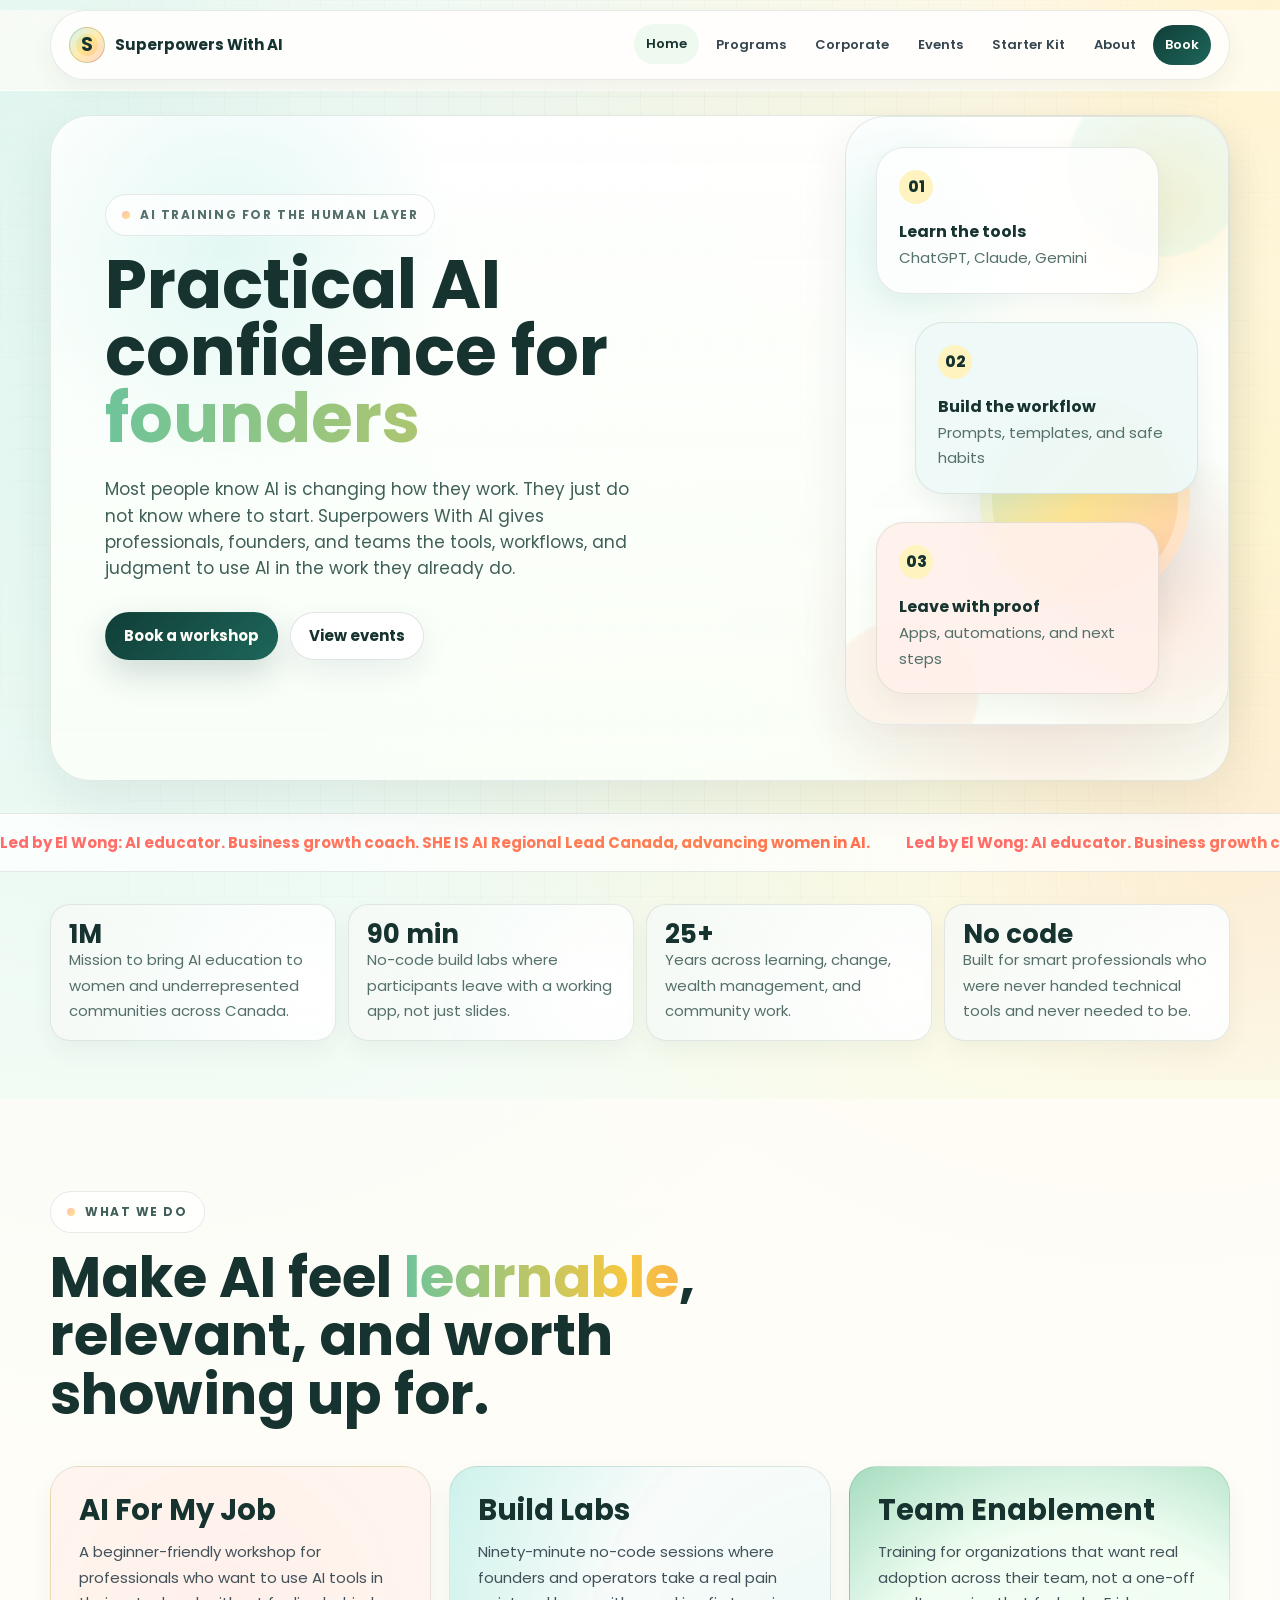
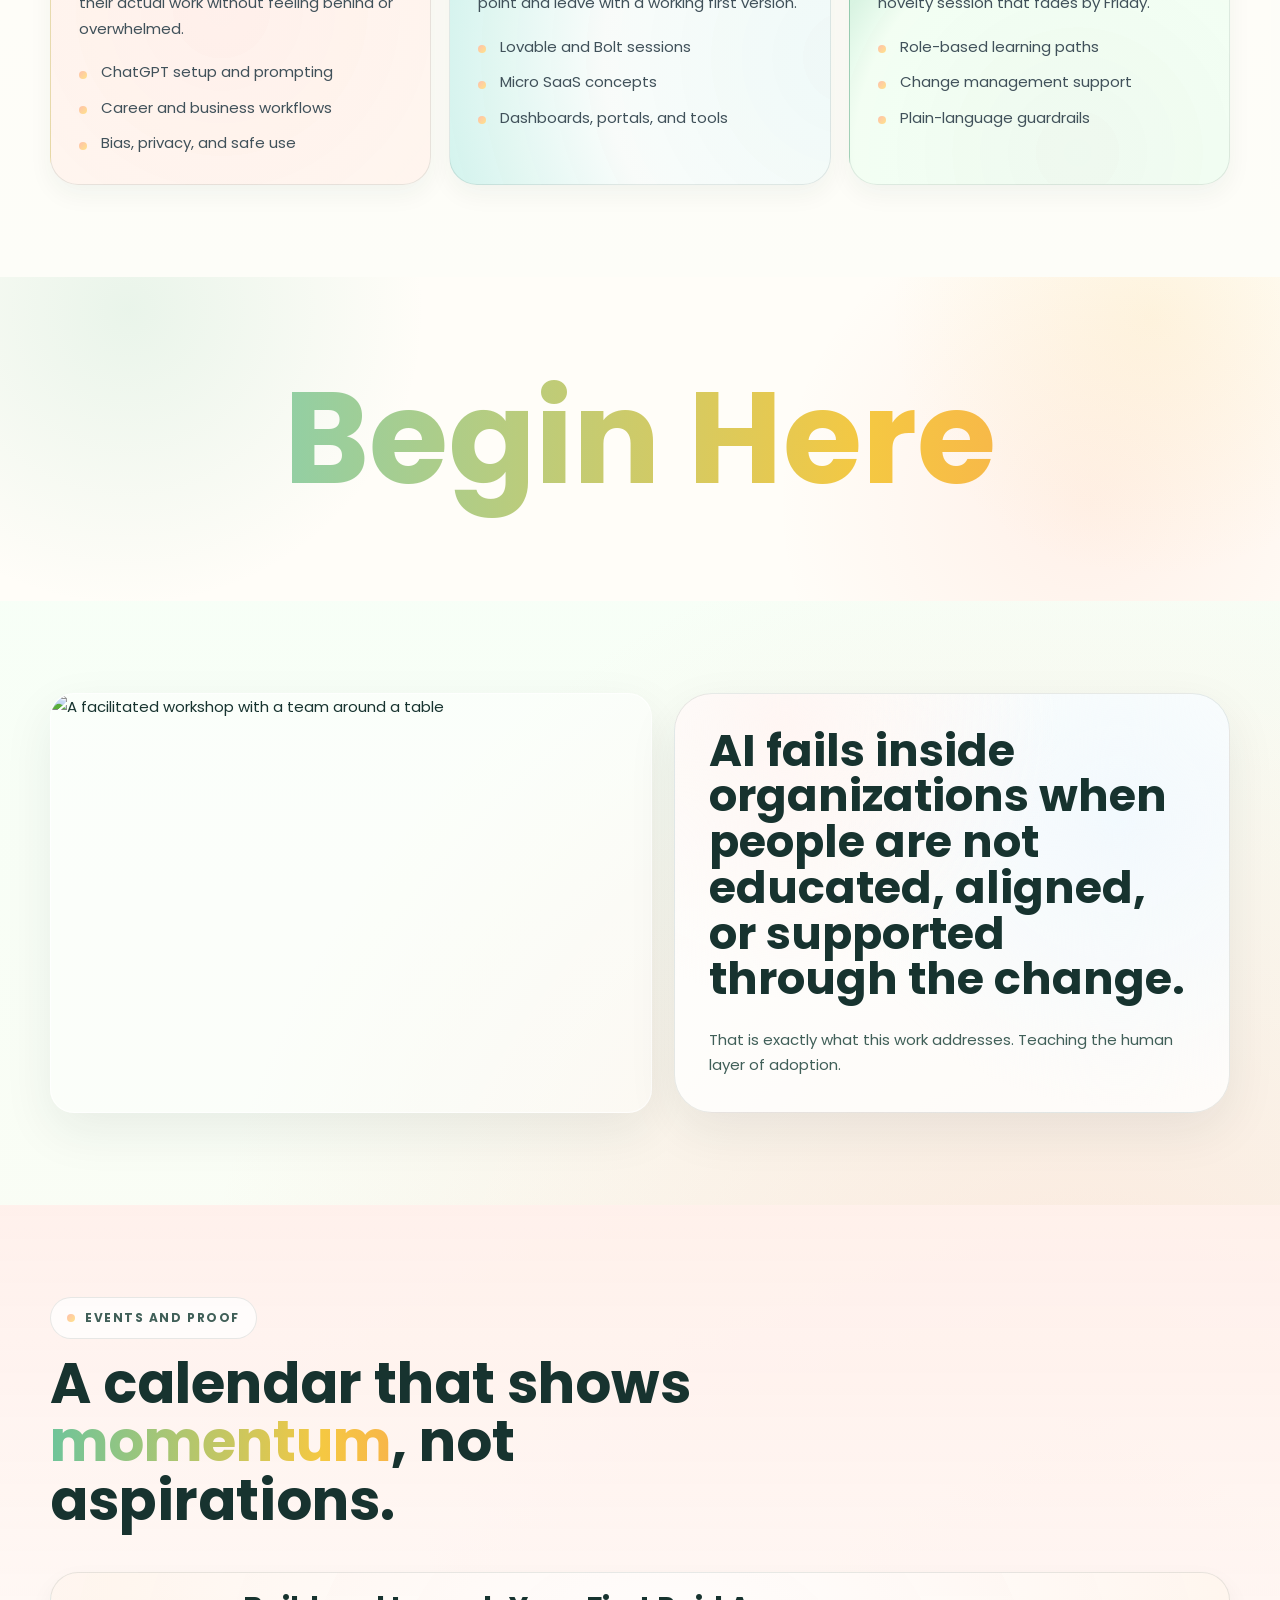
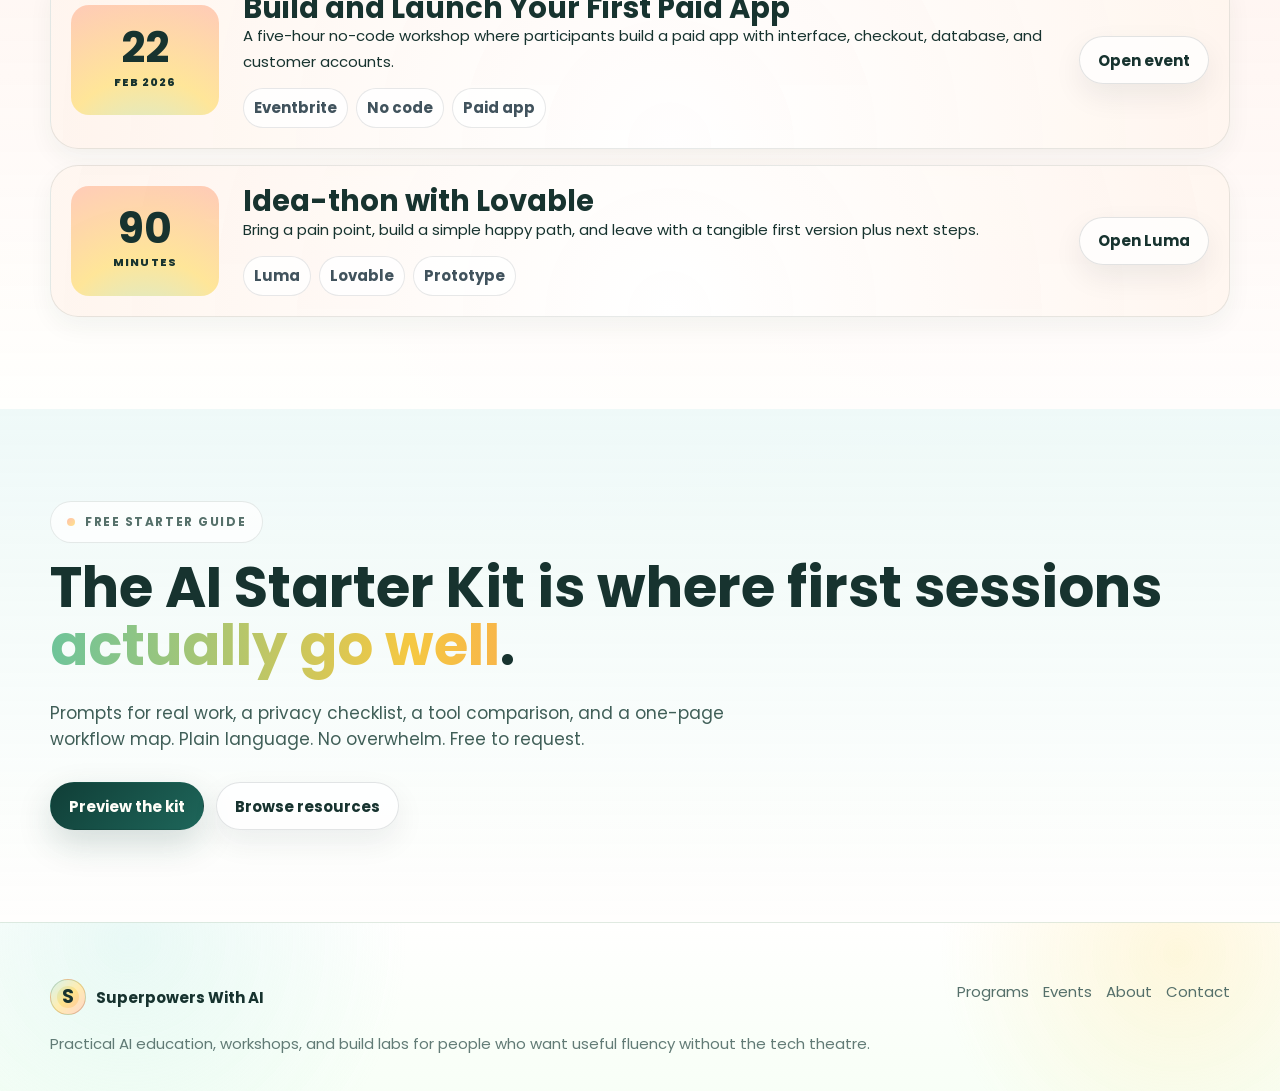
==== index.html @ fd6b4b92 "Add files via upload" ====
<!doctype html>
<html lang="en">
<head>
  <meta charset="utf-8">
  <meta name="viewport" content="width=device-width, initial-scale=1">
  <title>Superpowers With AI | Practical AI Training</title>
  <meta name="description" content="Practical AI training, workshops, and no-code build labs for teams, founders, nonprofits, and non-technical professionals.">
  <link rel="icon" type="image/svg+xml" href="favicon.svg" />
  <link rel="preconnect" href="https://fonts.googleapis.com">
  <link rel="preconnect" href="https://fonts.gstatic.com" crossorigin>
  <link href="https://fonts.googleapis.com/css2?family=Poppins:wght@400;500;600;700;800&display=swap" rel="stylesheet">
  <link rel="stylesheet" href="styles.css">
</head>
<body>
  <header class="site-header">
    <div class="nav-wrap">
      <a class="brand" href="index.html"><span class="brand-mark">S</span><span>Superpowers With AI</span></a>
      <nav class="nav-links" aria-label="Primary navigation">
        <a class="active" href="index.html">Home</a>
        <a href="programs.html">Programs</a>
        <a href="corporate-training.html">Corporate</a>
        <a href="workshops-events.html">Events</a>
        <a href="ai-starter-kit.html">Starter Kit</a>
        <a href="about.html">About</a>
        <a class="nav-cta" href="contact.html">Book</a>
      </nav>
      <button class="menu-toggle" type="button" data-menu-toggle aria-label="Open navigation" aria-expanded="false"><span></span><span></span></button>
    </div>
  </header>

  <main>
    <section class="page-hero sky">
      <div class="container hero-grid">
        <div>
          <p class="eyebrow-badge">AI training for the human layer</p>
          <h1>Practical AI confidence for <span class="carousel-word gradient-text" data-carousel data-words="teams,founders,women leaders,non-technical pros">teams</span></h1>
          <p class="lede">Most people know AI is changing how they work. They just do not know where to start. Superpowers With AI gives professionals, founders, and teams the tools, workflows, and judgment to use AI in the work they already do.</p>
          <div class="hero-actions">
            <a class="button primary" href="contact.html">Book a workshop</a>
            <a class="button" href="workshops-events.html">View events</a>
          </div>
        </div>
        <div class="hero-art reveal" aria-label="Superpowers With AI program highlights">
          <div class="gradient-orb"></div>
          <div class="hero-art-card card-one"><span>01</span><strong>Learn the tools</strong><p>ChatGPT, Claude, Gemini</p></div>
          <div class="hero-art-card card-two"><span>02</span><strong>Build the workflow</strong><p>Prompts, templates, and safe habits</p></div>
          <div class="hero-art-card card-three"><span>03</span><strong>Leave with proof</strong><p>Apps, automations, and next steps</p></div>
        </div>
      </div>
    </section>

    <section class="founder-strip" aria-label="Founder highlight">
      <div class="founder-track">
        <span>Led by El Wong: AI educator. Business growth coach. SHE IS AI Regional Lead Canada, advancing women in AI.</span>
        <span>Led by El Wong: AI educator. Business growth coach. SHE IS AI Regional Lead Canada, advancing women in AI.</span>
        <span>Led by El Wong: AI educator. Business growth coach. SHE IS AI Regional Lead Canada, advancing women in AI.</span>
      </div>
    </section>

    <section class="container trust-strip" aria-label="Trust signals">
      <div class="trust-item"><strong>1M</strong><span>Mission to bring AI education to women and underrepresented communities across Canada.</span></div>
      <div class="trust-item"><strong>90 min</strong><span>No-code build labs where participants leave with a working app, not just slides.</span></div>
      <div class="trust-item"><strong>25+</strong><span>Years across learning, change, wealth management, and community work.</span></div>
      <div class="trust-item"><strong>No code</strong><span>Built for smart professionals who were never handed technical tools and never needed to be.</span></div>
    </section>

    <section class="section pearl">
      <div class="container">
        <div class="section-head reveal">
          <div>
            <p class="eyebrow-badge">What we do</p>
            <h2>Make AI feel <span class="gradient-accent">learnable</span>, relevant, and worth showing up for.</h2>
          </div>
        </div>
        <div class="grid-3">
          <article class="card pad accent-peach reveal">
            <h3>AI For My Job</h3>
            <p>A beginner-friendly workshop for professionals who want to use AI tools in their actual work without feeling behind or overwhelmed.</p>
            <ul>
              <li>ChatGPT setup and prompting</li>
              <li>Career and business workflows</li>
              <li>Bias, privacy, and safe use</li>
            </ul>
          </article>
          <article class="card pad accent-sky reveal">
            <h3>Build Labs</h3>
            <p>Ninety-minute no-code sessions where founders and operators take a real pain point and leave with a working first version.</p>
            <ul>
              <li>Lovable and Bolt sessions</li>
              <li>Micro SaaS concepts</li>
              <li>Dashboards, portals, and tools</li>
            </ul>
          </article>
          <article class="card pad accent-mint reveal">
            <h3>Team Enablement</h3>
            <p>Training for organizations that want real adoption across their team, not a one-off novelty session that fades by Friday.</p>
            <ul>
              <li>Role-based learning paths</li>
              <li>Change management support</li>
              <li>Plain-language guardrails</li>
            </ul>
          </article>
        </div>
      </div>
    </section>

    <section class="keyword-band"><div class="keyword">Begin Here</div></section>

    <section class="section">
      <div class="container visual-band">
        <div class="image-frame reveal">
          <img src="https://images.unsplash.com/photo-1552664730-d307ca884978?auto=format&fit=crop&w=1400&q=80" alt="A facilitated workshop with a team around a table">
        </div>
        <div class="statement-panel reveal">
          <p>AI fails inside organizations when people are not educated, aligned, or supported through the change.</p>
          <span>That is exactly what this work addresses. Teaching the human layer of adoption.</span>
        </div>
      </div>
    </section>

    <section class="section blush">
      <div class="container">
        <div class="section-head reveal">
          <div>
            <p class="eyebrow-badge">Events and proof</p>
            <h2>A calendar that shows <span class="gradient-accent">momentum</span>, not aspirations.</h2>
          </div>
        </div>
        <div class="event-grid">
          <article class="event-card reveal">
            <div class="event-date"><div><strong>22</strong><span>Feb 2026</span></div></div>
            <div>
              <h3>Build and Launch Your First Paid App</h3>
              <p>A five-hour no-code workshop where participants build a paid app with interface, checkout, database, and customer accounts.</p>
              <div class="tags"><span class="tag">Eventbrite</span><span class="tag">No code</span><span class="tag">Paid app</span></div>
            </div>
            <a class="button" href="https://www.eventbrite.ca/e/build-and-launch-your-first-paid-app-non-technicalno-coding-required-tickets-1979747287430" target="_blank" rel="noreferrer">Open event</a>
          </article>
          <article class="event-card reveal">
            <div class="event-date"><div><strong>90</strong><span>Minutes</span></div></div>
            <div>
              <h3>Idea-thon with Lovable</h3>
              <p>Bring a pain point, build a simple happy path, and leave with a tangible first version plus next steps.</p>
              <div class="tags"><span class="tag">Luma</span><span class="tag">Lovable</span><span class="tag">Prototype</span></div>
            </div>
            <a class="button" href="https://luma.com/o7isxwig" target="_blank" rel="noreferrer">Open Luma</a>
          </article>
        </div>
      </div>
    </section>

    <section class="section sky">
      <div class="container reveal">
        <p class="eyebrow-badge">Free starter guide</p>
        <h2>The AI Starter Kit is where first sessions <span class="gradient-accent">actually go well</span>.</h2>
        <p class="lede">Prompts for real work, a privacy checklist, a tool comparison, and a one-page workflow map. Plain language. No overwhelm. Free to request.</p>
        <div class="actions">
          <a class="button primary" href="ai-starter-kit.html">Preview the kit</a>
          <a class="button" href="resources.html">Browse resources</a>
        </div>
      </div>
    </section>
  </main>

  <footer class="site-footer">
    <div class="container footer-grid">
      <div>
        <a class="brand" href="index.html"><span class="brand-mark">S</span><span>Superpowers With AI</span></a>
        <p style="margin-top:16px;color:rgba(85,112,106,.92);max-width:900px;">Practical AI education, workshops, and build labs for people who want useful fluency without the tech theatre.</p>
      </div>
      <div class="footer-links">
        <a href="programs.html">Programs</a>
        <a href="workshops-events.html">Events</a>
        <a href="about.html">About</a>
        <a href="contact.html">Contact</a>
      </div>
    </div>
  </footer>
  <button class="back-to-top" type="button" data-back-to-top aria-label="Back to top">Up</button>
  <script src="script.js"></script>
</body>
</html>
---- styles.css ----
:root {
  --ink: #17332f;
  --ink-soft: #405f58;
  --muted: #55706a;
  --line: rgba(23, 51, 47, 0.1);
  --cream: #fffdf7;
  --pearl: #ffffff;
  --blush: #fff0eb;
  --peach: #ffc0ad;
  --sky: #bfeee6;
  --mint: #d8f0d0;
  --sun: #ffe38a;
  --lavender: #f4f0ff;
  --green: #d8f0d0;
  --coral: #ffc0ad;
  --blue: #bfeee6;
  --gold: #ffe38a;
  --glass: rgba(255, 255, 255, 0.82);
  --glass-strong: rgba(255, 255, 255, 0.9);
  --shadow: 0 18px 50px rgba(23, 51, 47, 0.08);
  --radius: 28px;
  --sans: "Poppins", Arial, sans-serif;
}

* {
  box-sizing: border-box;
}

html {
  scroll-behavior: smooth;
}

body {
  margin: 0;
  color: var(--ink);
  background:
    radial-gradient(circle at 10% 10%, rgba(191, 238, 230, 0.45), transparent 25%),
    radial-gradient(circle at 90% 12%, rgba(255, 227, 138, 0.4), transparent 22%),
    radial-gradient(circle at 85% 70%, rgba(255, 192, 173, 0.35), transparent 28%),
    linear-gradient(180deg, #fffdf8 0%, #f7fff7 50%, #fff9f1 100%);
  font-family: var(--sans);
  font-size: 15px;
  line-height: 1.7;
  overflow-x: hidden;
}

body:before {
  content: "";
  position: fixed;
  inset: -20%;
  z-index: -2;
  background:
    radial-gradient(circle at 15% 20%, rgba(191, 238, 230, 0.24), transparent 18rem),
    radial-gradient(circle at 85% 14%, rgba(255, 227, 138, 0.22), transparent 18rem),
    radial-gradient(circle at 84% 82%, rgba(255, 192, 173, 0.18), transparent 20rem);
  animation: pastelDrift 16s ease-in-out infinite alternate;
}

body:after {
  content: "";
  position: fixed;
  inset: 0;
  z-index: -1;
  pointer-events: none;
  background-image:
    linear-gradient(rgba(23, 51, 47, 0.03) 1px, transparent 1px),
    linear-gradient(90deg, rgba(23, 51, 47, 0.03) 1px, transparent 1px);
  background-size: 32px 32px;
  mask-image: radial-gradient(circle at center, black 34%, transparent 100%);
}

body.nav-open {
  overflow: hidden;
}

::-webkit-scrollbar {
  width: 12px;
}

::-webkit-scrollbar-track {
  background: #fffdf7;
}

::-webkit-scrollbar-thumb {
  border: 3px solid #fffdf7;
  border-radius: 999px;
  background: #ffb6a7;
}

a {
  color: inherit;
  text-decoration: none;
}

img {
  display: block;
  max-width: 100%;
}

@keyframes pastelDrift {
  from {
    transform: translate3d(-2%, -1%, 0) scale(1);
  }
  to {
    transform: translate3d(2%, 2%, 0) scale(1.04);
  }
}

.site-header {
  position: sticky;
  top: 0;
  z-index: 50;
  border-bottom: 1px solid rgba(255, 255, 255, 0.7);
  background: rgba(255, 253, 247, 0.74);
  backdrop-filter: blur(16px) saturate(130%);
}

.nav-wrap {
  display: flex;
  align-items: center;
  justify-content: space-between;
  width: min(1180px, calc(100% - 40px));
  margin: 0 auto;
  padding: 14px 18px;
  margin-top: 10px;
  margin-bottom: 10px;
  border: 1px solid var(--line);
  border-radius: 999px;
  background: rgba(255, 255, 255, 0.78);
  box-shadow: 0 10px 24px rgba(23, 51, 47, 0.05);
}

.brand {
  display: inline-flex;
  align-items: center;
  gap: 10px;
  font-weight: 700;
  letter-spacing: 0;
}

.brand-mark {
  display: grid;
  width: 36px;
  height: 36px;
  place-items: center;
  border: 1px solid rgba(20, 33, 42, 0.12);
  border-radius: 50%;
  background: linear-gradient(135deg, var(--blue), var(--sun), var(--peach));
  color: var(--cream);
  color: var(--ink);
  font-size: 19px;
  font-weight: 700;
  box-shadow: inset 0 0 0 6px rgba(255, 255, 255, 0.34);
}

.nav-links {
  display: flex;
  align-items: center;
  gap: 5px;
}

.nav-links a {
  position: relative;
  padding: 9px 12px;
  border-radius: 999px;
  color: #34454e;
  font-size: 13px;
  font-weight: 600;
  transition: color 180ms ease, background 180ms ease, box-shadow 180ms ease, transform 180ms ease;
}

.nav-links a:hover,
.nav-links a.active {
  color: var(--ink);
  background: #eef9ef;
  box-shadow: none;
  transform: translateY(-1px);
}

.nav-cta {
  background: linear-gradient(135deg, #103e37, #1e665a);
  color: #fffef8 !important;
  transition: transform 180ms ease, box-shadow 180ms ease, background 180ms ease, color 180ms ease;
}

.nav-links .nav-cta:hover {
  background: linear-gradient(135deg, #2a5f54, #3a7f6f);
  color: #fffef8 !important;
}

.nav-links .nav-cta.active {
  background: linear-gradient(135deg, #103e37, #1e665a);
  color: #fffef8 !important;
}

.menu-toggle {
  display: none;
  width: 42px;
  height: 42px;
  border: 1px solid var(--line);
  border-radius: 50%;
  background: var(--glass-strong);
}

.menu-toggle span {
  display: block;
  width: 18px;
  height: 2px;
  margin: 4px auto;
  background: var(--ink);
}

.container {
  width: min(1180px, calc(100% - 40px));
  margin: 0 auto;
}

.narrow {
  width: min(820px, calc(100% - 40px));
  margin: 0 auto;
}

.section {
  position: relative;
  padding: 92px 0;
}

.section.pearl {
  background: rgba(255, 253, 248, 0.72);
}

.section.blush {
  background: linear-gradient(180deg, rgba(255, 240, 235, 0.96), rgba(255, 255, 255, 0.82));
}

.section.sky {
  background: linear-gradient(180deg, rgba(238, 249, 248, 0.96), rgba(255, 255, 255, 0.82));
}

.section.mint {
  background: linear-gradient(180deg, rgba(238, 249, 239, 0.96), rgba(255, 255, 255, 0.82));
}

.hero {
  min-height: calc(100vh - 70px);
  display: grid;
  align-items: center;
  padding: 70px 0 48px;
}

.hero-grid {
  display: grid;
  grid-template-columns: minmax(0, 0.95fr) minmax(360px, 0.85fr);
  gap: 44px;
  align-items: center;
}

.eyebrow {
  display: inline-flex;
  align-items: center;
  gap: 10px;
  margin: 0 0 16px;
  width: fit-content;
  padding: 10px 16px;
  border: 1px solid var(--line);
  border-radius: 999px;
  background: rgba(255, 255, 255, 0.75);
  color: var(--muted);
  font-size: 15px;
  font-weight: 700;
  letter-spacing: 0.13em;
  text-transform: uppercase;
}

p.eyebrow-badge {
  display: inline-flex;
  align-items: center;
  gap: 10px;
  margin: 0 0 16px;
  width: fit-content;
  padding: 10px 16px;
  border: 1px solid var(--line);
  border-radius: 999px;
  background: rgba(255, 255, 255, 0.75);
  color: var(--muted);
  font-size: 12px !important;
  font-weight: 700;
  letter-spacing: 0.13em;
  text-transform: uppercase;
}

.eyebrow-badge:before {
  content: "";
  width: 8px;
  height: 8px;
  border-radius: 50%;
  background: linear-gradient(135deg, var(--peach), var(--sun));
}

.eyebrow:before {
  content: "";
  width: 8px;
  height: 8px;
  border-radius: 50%;
  background: linear-gradient(135deg, var(--peach), var(--sun));
}

h1,
h2,
h3 {
  margin: 0;
  color: var(--ink);
  font-family: var(--sans);
  font-weight: 700;
  letter-spacing: 0;
}

h1 .gradient-accent,
h2 .gradient-accent,
h3 .gradient-accent {
  background: linear-gradient(90deg, #6ec49a, #f5c842, #ff8060, #6ec49a);
  background-size: 240% 100%;
  -webkit-background-clip: text;
  background-clip: text;
  color: transparent;
  animation: gradientText 7s ease-in-out infinite;
}

h1 {
  max-width: 920px;
  font-size: clamp(42px, 6vw, 76px);
  line-height: 0.98;
}

h2 {
  font-size: clamp(34px, 4.5vw, 56px);
  line-height: 1.04;
}

h3 {
  font-size: 29px;
  line-height: 1.05;
}

p {
  margin: 0;
}

.lede {
  max-width: 690px;
  margin-top: 24px;
  color: var(--ink-soft);
  font-size: clamp(14px, 1.65vw, 17px);
  line-height: 1.55;
}

.hero-actions,
.actions {
  display: flex;
  flex-wrap: wrap;
  gap: 12px;
  margin-top: 30px;
}

.button {
  display: inline-flex;
  min-height: 48px;
  align-items: center;
  justify-content: center;
  gap: 10px;
  padding: 13px 18px;
  border: 1px solid rgba(20, 33, 42, 0.12);
  border-radius: 999px;
  background: rgba(255, 255, 255, 0.78);
  color: var(--ink);
  font-weight: 700;
  line-height: 1;
  box-shadow: 0 12px 30px rgba(20, 33, 42, 0.07);
  transition: transform 180ms ease, box-shadow 180ms ease, background 180ms ease;
}

.button:hover {
  transform: translateY(-2px);
  background: rgba(255, 255, 255, 0.9);
  box-shadow: 0 18px 36px rgba(20, 33, 42, 0.13);
}

.button.primary {
  border-color: transparent;
  background: linear-gradient(135deg, #103e37, #1e665a);
  color: #fffef8;
  box-shadow: 0 14px 34px rgba(16, 62, 55, 0.18);
}

.button.text {
  border-color: transparent;
  background: transparent;
  box-shadow: none;
}

.carousel-word {
  position: relative;
  z-index: 3;
  display: inline-block;
  min-width: 19ch;
  white-space: nowrap;
  color: #0f5448;
  text-shadow: none;
}

.gradient-text {
  background: linear-gradient(90deg, #6ec49a, #f5c842, #ff8060, #6ec49a);
  background-size: 240% 100%;
  -webkit-background-clip: text;
  background-clip: text;
  color: transparent;
  animation: gradientText 7s ease-in-out infinite;
}

@keyframes gradientText {
  0% { background-position: 0% 50%; }
  50% { background-position: 100% 50%; }
  100% { background-position: 0% 50%; }
}

@keyframes gradientShift {
  0% { background-position: 0% 50%; }
  50% { background-position: 100% 50%; }
  100% { background-position: 0% 50%; }
}

@keyframes gradientSwirl {
  0% { background-position: 0% 0%; }
  25% { background-position: 100% 0%; }
  50% { background-position: 100% 100%; }
  75% { background-position: 0% 100%; }
  100% { background-position: 0% 0%; }
}

.glass {
  border: 1px solid rgba(255, 255, 255, 0.66);
  border-radius: var(--radius);
  background: var(--glass);
  box-shadow: var(--shadow);
  backdrop-filter: blur(22px) saturate(150%);
}

.portrait-panel {
  position: relative;
}

.portrait-card {
  position: relative;
  overflow: hidden;
  border: 1px solid rgba(255, 255, 255, 0.72);
  border-radius: 26px;
  background: rgba(255, 255, 255, 0.62);
  box-shadow: var(--shadow);
  backdrop-filter: blur(22px);
}

.page-hero .portrait-card {
  position: absolute;
  right: 0;
  top: 0;
}

.portrait-card:after {
  content: "";
  position: absolute;
  inset: 0;
  background: rgba(255, 192, 173, 0.1);
  transition: opacity 220ms ease;
  pointer-events: none;
}

.portrait-card:hover:after {
  opacity: 0;
}

.portrait-card img {
  width: 100%;
  height: 520px;
  object-fit: cover;
  filter: saturate(1.02) contrast(1.02);
}

.portrait-caption {
  display: grid;
  grid-template-columns: 1fr auto;
  gap: 20px;
  padding: 20px;
  border-top: 1px solid rgba(20, 33, 42, 0.08);
}

.floating-note {
  position: absolute;
  right: -22px;
  bottom: 72px;
  max-width: 260px;
  padding: 18px;
  border-radius: 18px;
  background: rgba(255, 255, 255, 0.72);
  box-shadow: var(--shadow);
  backdrop-filter: blur(20px);
}

.floating-note strong {
  display: block;
  margin-bottom: 5px;
}

.hero-art {
  position: relative;
  min-height: 560px;
  overflow: hidden;
  padding: 30px;
  border: 1px solid var(--line);
  border-radius: 40px;
  background:
    radial-gradient(circle at 15% 20%, rgba(191, 238, 230, 0.42), transparent 24%),
    radial-gradient(circle at 85% 14%, rgba(255, 227, 138, 0.38), transparent 22%),
    radial-gradient(circle at 84% 82%, rgba(255, 192, 173, 0.3), transparent 28%),
    linear-gradient(180deg, rgba(255, 255, 255, 0.93), rgba(250, 255, 248, 0.9));
  box-shadow: var(--shadow);
}

.page-hero .hero-art {
  position: absolute;
  right: 0;
  top: 0;
  min-height: auto;
}

.hero-art:before,
.hero-art:after {
  content: "";
  position: absolute;
  border-radius: 50%;
  filter: blur(1px);
}

.hero-art:before {
  width: 180px;
  height: 180px;
  top: -40px;
  right: -20px;
  background: rgba(191, 238, 230, 0.24);
  animation: pastelDrift 14s ease-in-out infinite;
}

.hero-art:after {
  width: 150px;
  height: 150px;
  left: -18px;
  bottom: -46px;
  background: rgba(255, 192, 173, 0.18);
  animation: pastelDrift 18s ease-in-out infinite reverse;
}

.gradient-orb {
  position: absolute;
  inset: auto 38px 118px auto;
  width: 210px;
  height: 210px;
  border-radius: 50%;
  background: linear-gradient(135deg, rgba(191, 238, 230, 0.92), rgba(255, 227, 138, 0.9), rgba(255, 192, 173, 0.85));
  box-shadow: inset 0 0 0 12px rgba(255, 255, 255, 0.34), 0 24px 60px rgba(23, 51, 47, 0.12);
}

.hero-art-card {
  position: relative;
  z-index: 1;
  width: min(360px, 88%);
  padding: 22px;
  border: 1px solid var(--line);
  border-radius: 28px;
  background: rgba(255, 255, 255, 0.82);
  box-shadow: 0 10px 24px rgba(23, 51, 47, 0.05);
}

.hero-art-card span {
  display: inline-grid;
  width: 34px;
  height: 34px;
  place-items: center;
  margin-bottom: 14px;
  border-radius: 50%;
  background: #fff3bf;
  color: var(--ink);
  font-size: 15px;
  font-weight: 800;
}

.hero-art-card strong {
  display: block;
  font-size: 16px;
}

.hero-art-card p {
  color: var(--muted);
  font-size: 15px;
}

.hero-art-card.card-two {
  margin: 28px 0 0 auto;
  background: rgba(238, 249, 248, 0.95);
}

.hero-art-card.card-three {
  margin-top: 28px;
  background: rgba(255, 240, 235, 0.92);
}

.hero-art-footer {
  position: absolute;
  right: 28px;
  bottom: 28px;
  left: 28px;
  z-index: 2;
  display: flex;
  align-items: center;
  justify-content: space-between;
  gap: 16px;
  padding: 18px 20px;
  border: 1px solid var(--line);
  border-radius: 28px;
  background: rgba(255, 255, 255, 0.86);
}

.hero-art-footer span {
  color: var(--muted);
  font-size: 15px;
}

.mini-kicker {
  color: #9a7252;
  font-size: 13px;
  font-weight: 800;
}

.trust-strip {
  display: grid;
  grid-template-columns: repeat(4, 1fr);
  gap: 12px;
  margin: 32px auto 58px;
}

.trust-item {
  min-height: 100px;
  padding: 16px 18px;
  border: 1px solid var(--line);
  border-radius: 20px;
  background: radial-gradient(circle at 60% 40%, rgba(255, 255, 255, 0.95), rgba(248, 252, 250, 0.92), rgba(245, 248, 245, 0.88));
  background-size: 150% 150%;
  animation: gradientSwirl 16s ease-in-out infinite;
  box-shadow: 0 10px 24px rgba(23, 51, 47, 0.05);
}

.trust-item strong {
  display: block;
  font-family: var(--sans);
  font-size: 26px;
  line-height: 1;
}

.trust-item span {
  color: var(--muted);
  font-size: 15px;
}

.section-head {
  display: grid;
  grid-template-columns: minmax(0, 0.85fr) minmax(280px, 0.48fr);
  gap: 42px;
  align-items: end;
  margin-bottom: 42px;
}

.section-head p {
  color: var(--ink-soft);
  font-size: 18px;
}

.grid-3 {
  display: grid;
  grid-template-columns: repeat(3, 1fr);
  gap: 18px;
}

.grid-2 {
  display: grid;
  grid-template-columns: repeat(2, 1fr);
  gap: 22px;
}

.card {
  border: 1px solid var(--line);
  border-radius: 28px;
  background: rgba(255, 255, 255, 0.8);
  box-shadow: 0 10px 24px rgba(23, 51, 47, 0.05);
}

.card.pad {
  padding: 28px;
}

.card.accent-peach {
  background: radial-gradient(circle at 30% 30%, rgba(255, 240, 235, 0.98), rgba(255, 245, 238, 0.95), rgba(255, 227, 138, 0.92));
  background-size: 150% 150%;
  animation: gradientSwirl 10s ease-in-out infinite;
}

.card.accent-sky {
  background: radial-gradient(circle at 70% 40%, rgba(238, 249, 248, 0.98), rgba(248, 252, 250, 0.95), rgba(191, 238, 230, 0.92));
  background-size: 150% 150%;
  animation: gradientSwirl 12s ease-in-out infinite;
}

.card.accent-mint {
  background: radial-gradient(circle at 40% 60%, rgba(238, 249, 239, 0.98), rgba(242, 255, 243, 0.95), rgba(110, 196, 154, 0.92));
  background-size: 150% 150%;
  animation: gradientSwirl 14s ease-in-out infinite;
}

.card h3 {
  margin-bottom: 14px;
}

.card p,
.card li {
  color: #40515a;
  font-size: 15px;
}

.card ul,
.feature-list {
  margin: 18px 0 0;
  padding: 0;
  list-style: none;
}

.card li,
.feature-list li {
  position: relative;
  padding-left: 22px;
  margin-top: 10px;
}

.card li:before,
.feature-list li:before {
  content: "";
  position: absolute;
  left: 0;
  top: 0.78em;
  width: 8px;
  height: 8px;
  border-radius: 50%;
  background: linear-gradient(135deg, var(--peach), var(--sun));
}

.visual-band {
  display: grid;
  grid-template-columns: 1.04fr 0.96fr;
  gap: 22px;
  align-items: stretch;
}

.image-frame {
  overflow: hidden;
  min-height: 420px;
  border: 1px solid rgba(255, 255, 255, 0.72);
  border-radius: 24px;
  background: rgba(255, 255, 255, 0.42);
  box-shadow: var(--shadow);
}

.image-frame img {
  width: 100%;
  height: 100%;
  object-fit: cover;
}

.statement-panel {
  display: flex;
  min-height: 420px;
  flex-direction: column;
  justify-content: space-between;
  padding: 34px;
  border: 1px solid var(--line);
  border-radius: 38px;
  background:
    radial-gradient(circle at 20% 8%, rgba(255, 240, 237, 0.6), transparent 17rem),
    radial-gradient(circle at 80% 30%, rgba(234, 246, 255, 0.62), transparent 18rem),
    rgba(255, 255, 255, 0.76);
  box-shadow: var(--shadow);
}

.statement-panel p {
  font-family: var(--sans);
  font-size: clamp(30px, 3.5vw, 46px);
  font-weight: 700;
  line-height: 1.02;
}

.statement-panel span {
  color: var(--ink-soft);
  font-size: 15px;
}

.keyword-band {
  display: grid;
  min-height: 36vh;
  place-items: center;
  overflow: hidden;
  background:
    radial-gradient(circle at 10% 10%, rgba(110, 196, 154, 0.15), transparent 25%),
    radial-gradient(circle at 90% 12%, rgba(245, 200, 66, 0.12), transparent 22%),
    radial-gradient(circle at 85% 70%, rgba(255, 128, 96, 0.1), transparent 28%),
    linear-gradient(180deg, #fffdf8 0%, #fffdf8 50%, #fffdf8 100%);
}

.keyword {
  font-family: var(--sans);
  font-size: clamp(46px, 9vw, 112px);
  font-weight: 700;
  line-height: 0.88;
  background: linear-gradient(90deg, #8ecfa8, #f5c842, #ff8060, #8ecfa8);
  background-size: 240% 100%;
  -webkit-background-clip: text;
  background-clip: text;
  color: transparent;
  transform: scale(0.82);
  opacity: 0.42;
  animation: gradientText 7s ease-in-out infinite;
  transition: transform 900ms cubic-bezier(0.19, 1, 0.22, 1), opacity 900ms ease;
  padding: 20px;
  z-index: 10;
  position: relative;
}

.keyword.in-view {
  transform: scale(1.15);
  opacity: 1;
}

.event-grid {
  display: grid;
  gap: 16px;
}

.event-card {
  display: grid;
  grid-template-columns: 148px minmax(0, 1fr) auto;
  gap: 24px;
  align-items: center;
  padding: 20px;
  border: 1px solid var(--line);
  border-radius: 28px;
  background: radial-gradient(circle at 35% 65%, rgba(255, 255, 255, 0.95), rgba(255, 245, 238, 0.92), rgba(248, 252, 250, 0.88));
  background-size: 150% 150%;
  animation: gradientSwirl 20s ease-in-out infinite;
  box-shadow: 0 10px 24px rgba(23, 51, 47, 0.05);
  transition: transform 180ms ease, box-shadow 180ms ease;
}

.event-card:hover {
  transform: translateY(-3px);
  box-shadow: 0 28px 70px rgba(20, 33, 42, 0.13);
}

.event-date {
  display: grid;
  min-height: 110px;
  place-items: center;
  border-radius: 18px;
  background: radial-gradient(circle at 25% 75%, rgba(191, 238, 230, 0.88), rgba(255, 227, 138, 0.85), rgba(255, 192, 173, 0.82), rgba(245, 200, 66, 0.78));
  background-size: 200% 200%;
  animation: gradientSwirl 8s ease-in-out infinite;
  color: var(--cream);
  color: var(--ink);
  text-align: center;
}

.event-date strong {
  display: block;
  font-family: var(--sans);
  font-size: 42px;
  line-height: 0.9;
}

.event-date span {
  display: block;
  margin-top: 6px;
  font-size: 11px;
  font-weight: 800;
  letter-spacing: 0.1em;
  text-transform: uppercase;
}

.tags {
  display: flex;
  flex-wrap: wrap;
  gap: 8px;
  margin-top: 14px;
}

.tag {
  padding: 6px 10px;
  border: 1px solid rgba(20, 33, 42, 0.1);
  border-radius: 999px;
  background: rgba(255, 255, 255, 0.86);
  color: #41535d;
  font-size: 15px;
  font-weight: 700;
}

.split {
  display: grid;
  grid-template-columns: 0.86fr 1.14fr;
  gap: 56px;
  align-items: start;
}

.sticky-note {
  position: sticky;
  top: 112px;
}

.process {
  counter-reset: step;
  display: grid;
  gap: 14px;
}

.process-item {
  counter-increment: step;
  display: grid;
  grid-template-columns: 56px 1fr;
  gap: 18px;
  padding: 24px;
  border: 1px solid var(--line);
  border-radius: 28px;
  background: radial-gradient(circle at 45% 55%, rgba(255, 255, 255, 0.95), rgba(242, 255, 243, 0.92), rgba(248, 252, 250, 0.88));
  background-size: 150% 150%;
  animation: gradientSwirl 18s ease-in-out infinite;
  box-shadow: 0 10px 24px rgba(23, 51, 47, 0.05);
}

.process-item:before {
  content: counter(step, decimal-leading-zero);
  display: grid;
  width: 56px;
  height: 56px;
  place-items: center;
  border-radius: 50%;
  background: #fff3bf;
  color: var(--ink);
  font-weight: 800;
}

.resource-list {
  display: grid;
  grid-template-columns: repeat(2, 1fr);
  gap: 16px;
}

.resource-link {
  display: flex;
  min-height: 132px;
  flex-direction: column;
  justify-content: space-between;
  padding: 22px;
  border: 1px solid var(--line);
  border-radius: 28px;
  background: radial-gradient(circle at 55% 35%, rgba(255, 255, 255, 0.95), rgba(242, 255, 243, 0.92), rgba(255, 245, 238, 0.88));
  background-size: 150% 150%;
  animation: gradientSwirl 22s ease-in-out infinite;
  box-shadow: 0 10px 24px rgba(23, 51, 47, 0.05);
  transition: transform 180ms ease;
}

.resource-link:hover {
  transform: translateY(-3px);
}

.resource-link span {
  color: var(--muted);
}

.form-shell {
  display: grid;
  grid-template-columns: 0.9fr 1.1fr;
  gap: 32px;
  padding: 32px;
  border: 1px solid var(--line);
  border-radius: 38px;
  background: rgba(255, 255, 255, 0.9);
  box-shadow: var(--shadow);
}

form {
  display: grid;
  gap: 14px;
}

label {
  display: grid;
  gap: 7px;
  color: #3f505a;
  font-size: 13px;
  font-weight: 700;
}

input,
textarea,
select {
  width: 100%;
  border: 1px solid rgba(20, 33, 42, 0.13);
  border-radius: 14px;
  padding: 13px 14px;
  background: rgba(255, 255, 255, 0.68);
  color: var(--ink);
  font: inherit;
}

textarea {
  min-height: 140px;
  resize: vertical;
}

.site-footer {
  padding: 56px 0 34px;
  border-top: 1px solid var(--line);
  background:
    radial-gradient(circle at 10% 10%, rgba(191, 238, 230, 0.34), transparent 24%),
    radial-gradient(circle at 92% 18%, rgba(255, 227, 138, 0.28), transparent 20%),
    linear-gradient(180deg, rgba(255, 255, 255, 0.9), rgba(247, 255, 247, 0.9));
  color: var(--ink);
}

.footer-grid {
  display: grid;
  grid-template-columns: 1fr auto;
  gap: 30px;
  align-items: start;
}

.footer-links {
  display: flex;
  flex-wrap: wrap;
  gap: 14px;
}

.footer-links a {
  color: var(--muted);
}

.founder-strip {
  overflow: hidden;
  margin-top: 32px;
  border-top: 1px solid var(--line);
  border-bottom: 1px solid var(--line);
  background: rgba(255, 255, 255, 0.72);
}

.founder-track {
  display: flex;
  width: max-content;
  gap: 36px;
  padding: 16px 0;
  animation: marquee 24s linear infinite;
}

.founder-track span {
  background: linear-gradient(90deg, #ff6b6b, #ff7f50, #ff4757, #ff6b6b);
  background-size: 240% 100%;
  -webkit-background-clip: text;
  background-clip: text;
  color: transparent;
  font-weight: 700;
  white-space: nowrap;
  animation: gradientText 7s ease-in-out infinite;
}

@keyframes marquee {
  from { transform: translateX(0); }
  to { transform: translateX(-33.333%); }
}

.back-to-top {
  position: fixed;
  right: 24px;
  bottom: 24px;
  z-index: 40;
  display: grid;
  width: 50px;
  height: 50px;
  place-items: center;
  border: 1px solid rgba(255, 255, 255, 0.72);
  border-radius: 50%;
  background: linear-gradient(135deg, rgba(110, 196, 154, 0.42), rgba(245, 200, 66, 0.38), rgba(255, 128, 96, 0.28));
  box-shadow: 0 14px 34px rgba(20, 33, 42, 0.16);
  backdrop-filter: blur(18px);
  opacity: 0;
  pointer-events: none;
  transform: translateY(8px);
  transition: opacity 180ms ease, transform 180ms ease;
}

.back-to-top.visible {
  opacity: 1;
  pointer-events: auto;
  transform: translateY(0);
}

.back-to-top.visible {
  opacity: 1;
  pointer-events: auto;
  transform: translateY(0);
}

.reveal {
  opacity: 0;
  transform: translateY(22px);
  transition: opacity 650ms ease, transform 650ms ease;
}

.reveal.in-view {
  opacity: 1;
  transform: translateY(0);
}

.page-hero {
  position: relative;
  width: min(1180px, calc(100% - 40px));
  margin: 24px auto 0;
  padding: 78px 34px 120px 34px;
  border: 1px solid var(--line);
  border-radius: 40px;
  background:
    radial-gradient(circle at 15% 20%, rgba(191, 238, 230, 0.42), transparent 20%),
    radial-gradient(circle at 85% 14%, rgba(255, 227, 138, 0.38), transparent 18%),
    radial-gradient(circle at 84% 82%, rgba(255, 192, 173, 0.3), transparent 22%),
    linear-gradient(180deg, rgba(255, 255, 255, 0.93), rgba(250, 255, 248, 0.9));
  box-shadow: var(--shadow);
}

.page-hero h1 {
  font-size: clamp(40px, 5.8vw, 68px);
}

.source-note {
  margin-top: 16px;
  color: var(--muted);
  font-size: 13px;
}

@media (max-width: 980px) {
  .nav-links {
    position: fixed;
    inset: 72px 16px auto;
    display: none;
    flex-direction: column;
    align-items: stretch;
    padding: 16px;
    border: 1px solid rgba(255, 255, 255, 0.72);
    border-radius: 22px;
    background: rgba(255, 248, 238, 0.92);
    box-shadow: var(--shadow);
    backdrop-filter: blur(22px);
  }

  body.nav-open .nav-links {
    display: flex;
  }

  .nav-links a {
    padding: 14px 16px;
  }

  .menu-toggle {
    display: block;
  }

  .hero-grid,
  .section-head,
  .visual-band,
  .split,
  .form-shell {
    grid-template-columns: 1fr;
  }

  .portrait-card img {
    height: 440px;
  }

  .hero-art {
    min-height: 520px;
  }

  .hero-art-footer {
    position: relative;
    right: auto;
    bottom: auto;
    left: auto;
    margin-top: 28px;
    flex-direction: column;
    align-items: flex-start;
  }

  .floating-note {
    position: static;
    margin-top: 12px;
    max-width: none;
  }

  .trust-strip,
  .grid-3,
  .grid-2,
  .resource-list {
    grid-template-columns: 1fr 1fr;
  }

  .event-card {
    grid-template-columns: 118px 1fr;
  }

  .event-card .button {
    grid-column: 1 / -1;
    width: fit-content;
  }
}

@media (max-width: 640px) {
  .section {
    padding: 68px 0;
  }

  .nav-wrap,
  .container,
  .narrow {
    width: min(100% - 28px, 1180px);
  }

  h1,
  .page-hero h1 {
    font-size: 42px;
  }

  h2 {
    font-size: 36px;
  }

  .hero {
    min-height: auto;
    padding-top: 70px;
  }

  .carousel-word {
    min-width: 0;
    display: inline;
  }

  .hero-art {
    min-height: auto;
    padding: 20px;
  }

  .gradient-orb {
    opacity: 0.42;
  }

  .trust-strip,
  .grid-3,
  .grid-2,
  .resource-list {
    grid-template-columns: 1fr;
  }

  .event-card {
    grid-template-columns: 1fr;
  }

  .event-date {
    width: 132px;
  }

  .footer-grid {
    grid-template-columns: 1fr;
  }
}
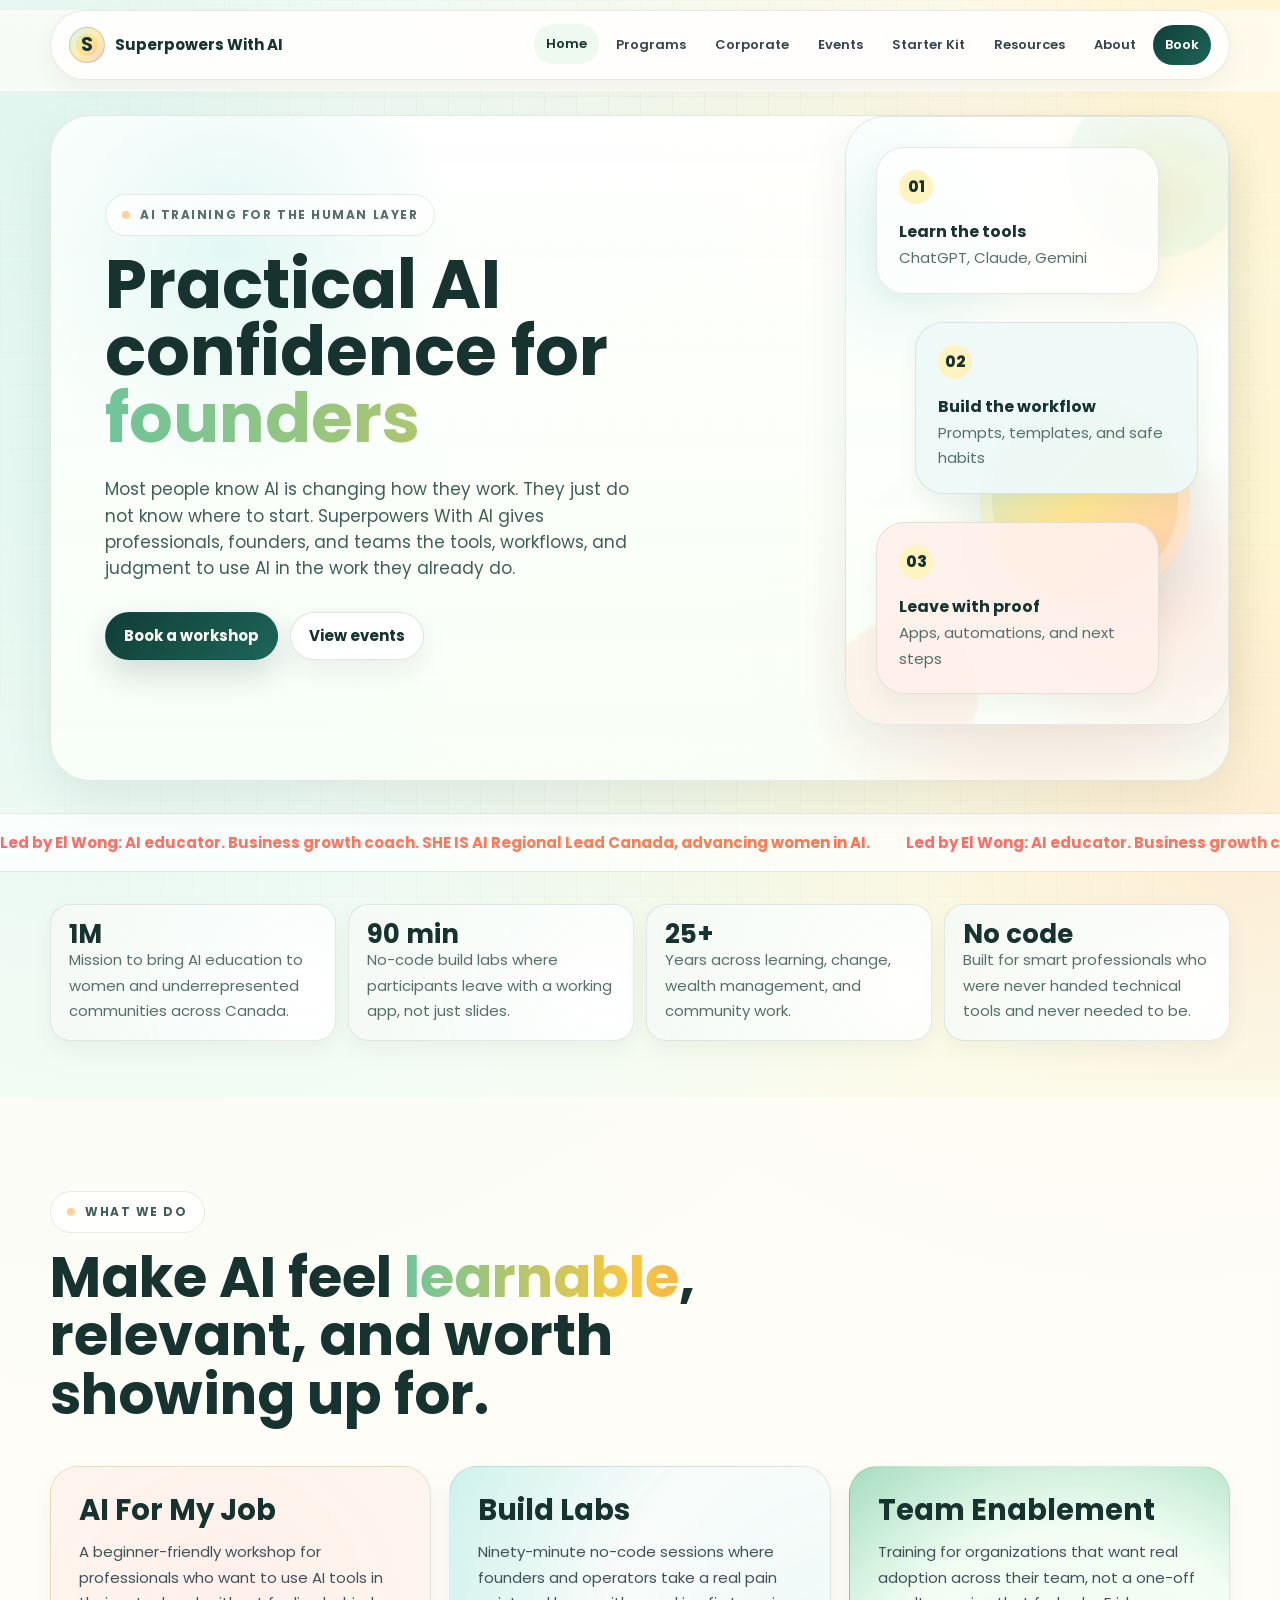
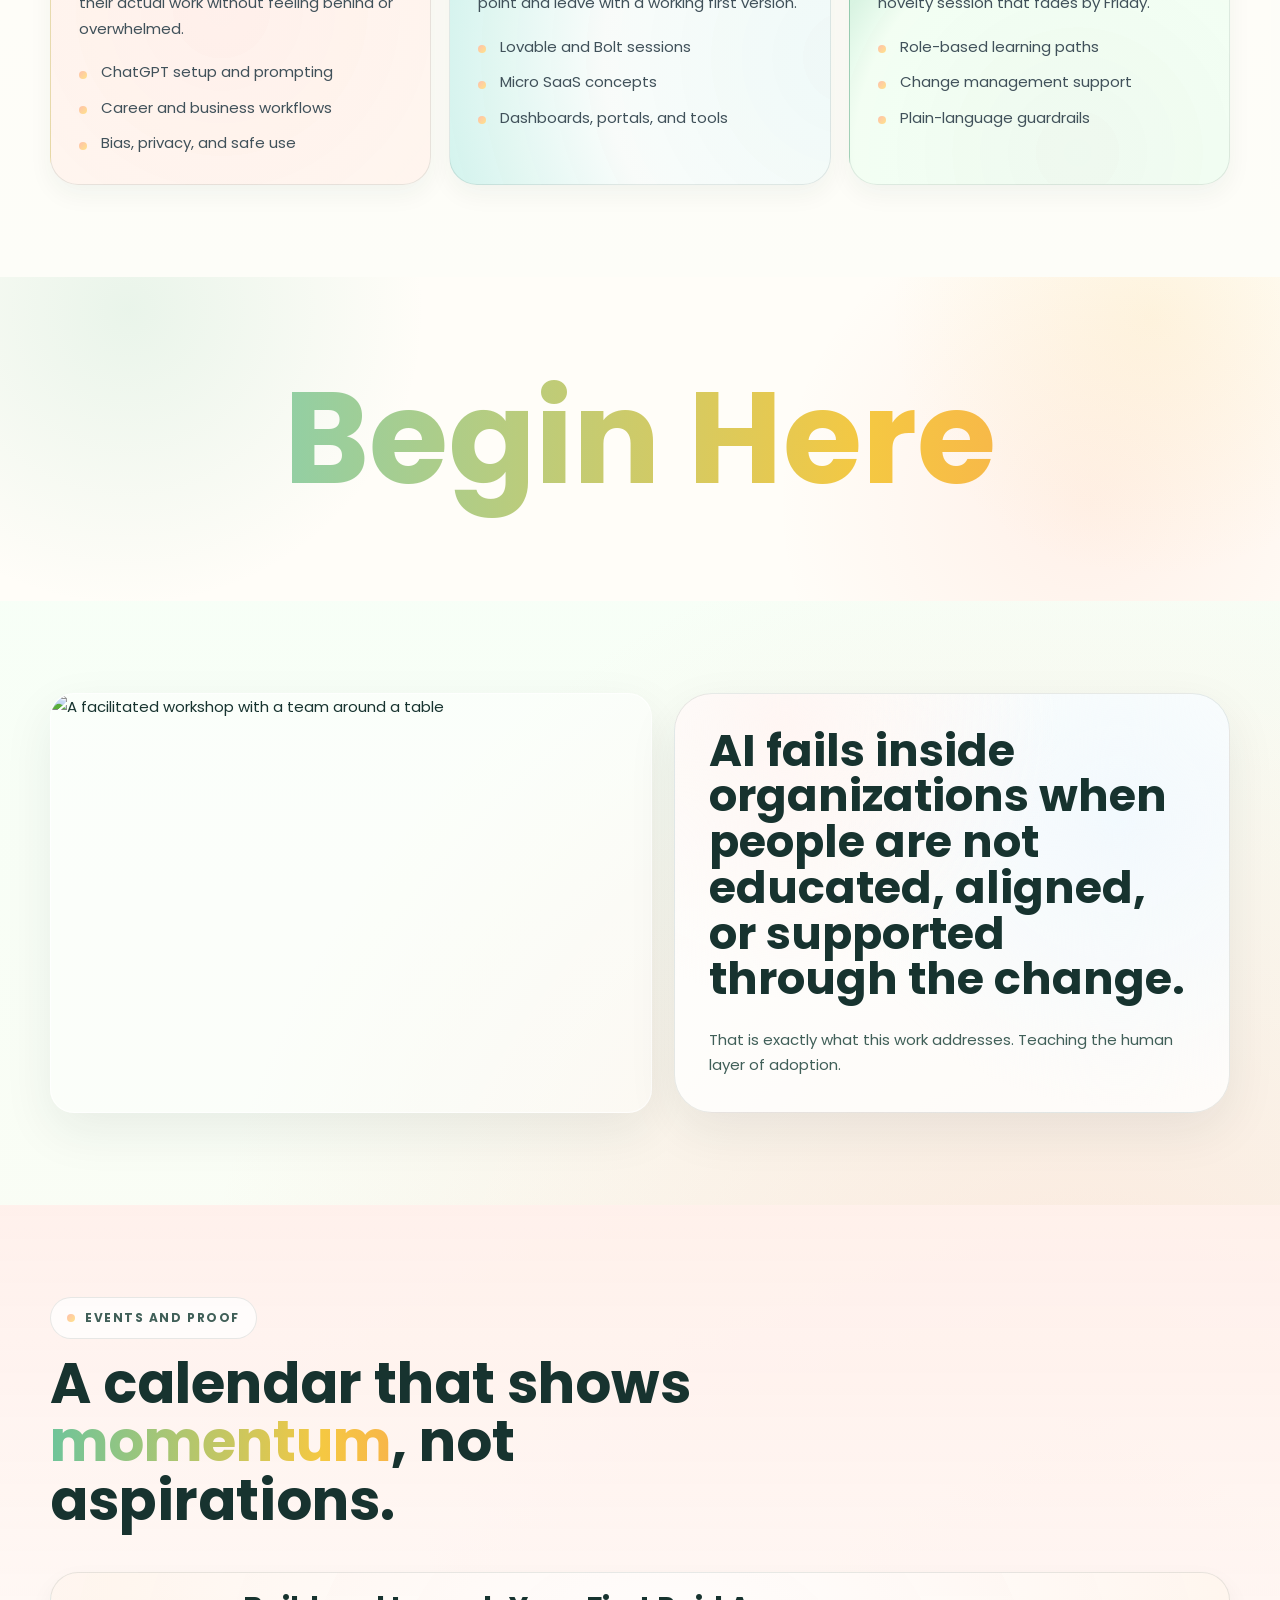
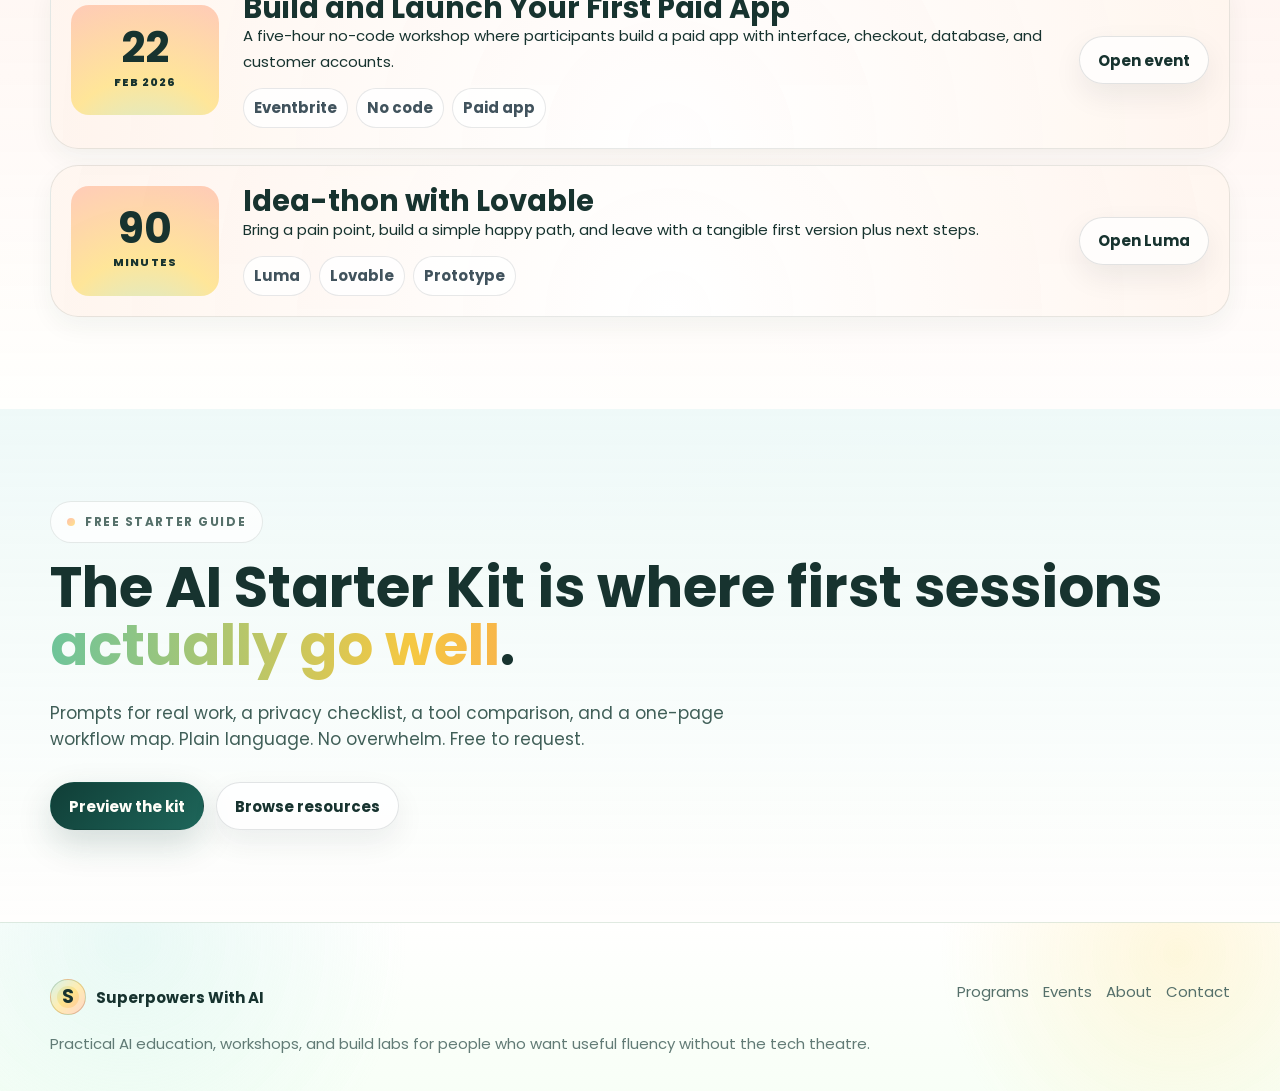
==== commit d838d5ad: "Add files via upload" ====
--- a/index.html
+++ b/index.html
@@ -21,6 +21,7 @@
         <a href="corporate-training.html">Corporate</a>
         <a href="workshops-events.html">Events</a>
         <a href="ai-starter-kit.html">Starter Kit</a>
+        <a href="resources.html">Resources</a>
         <a href="about.html">About</a>
         <a class="nav-cta" href="contact.html">Book</a>
       </nav>
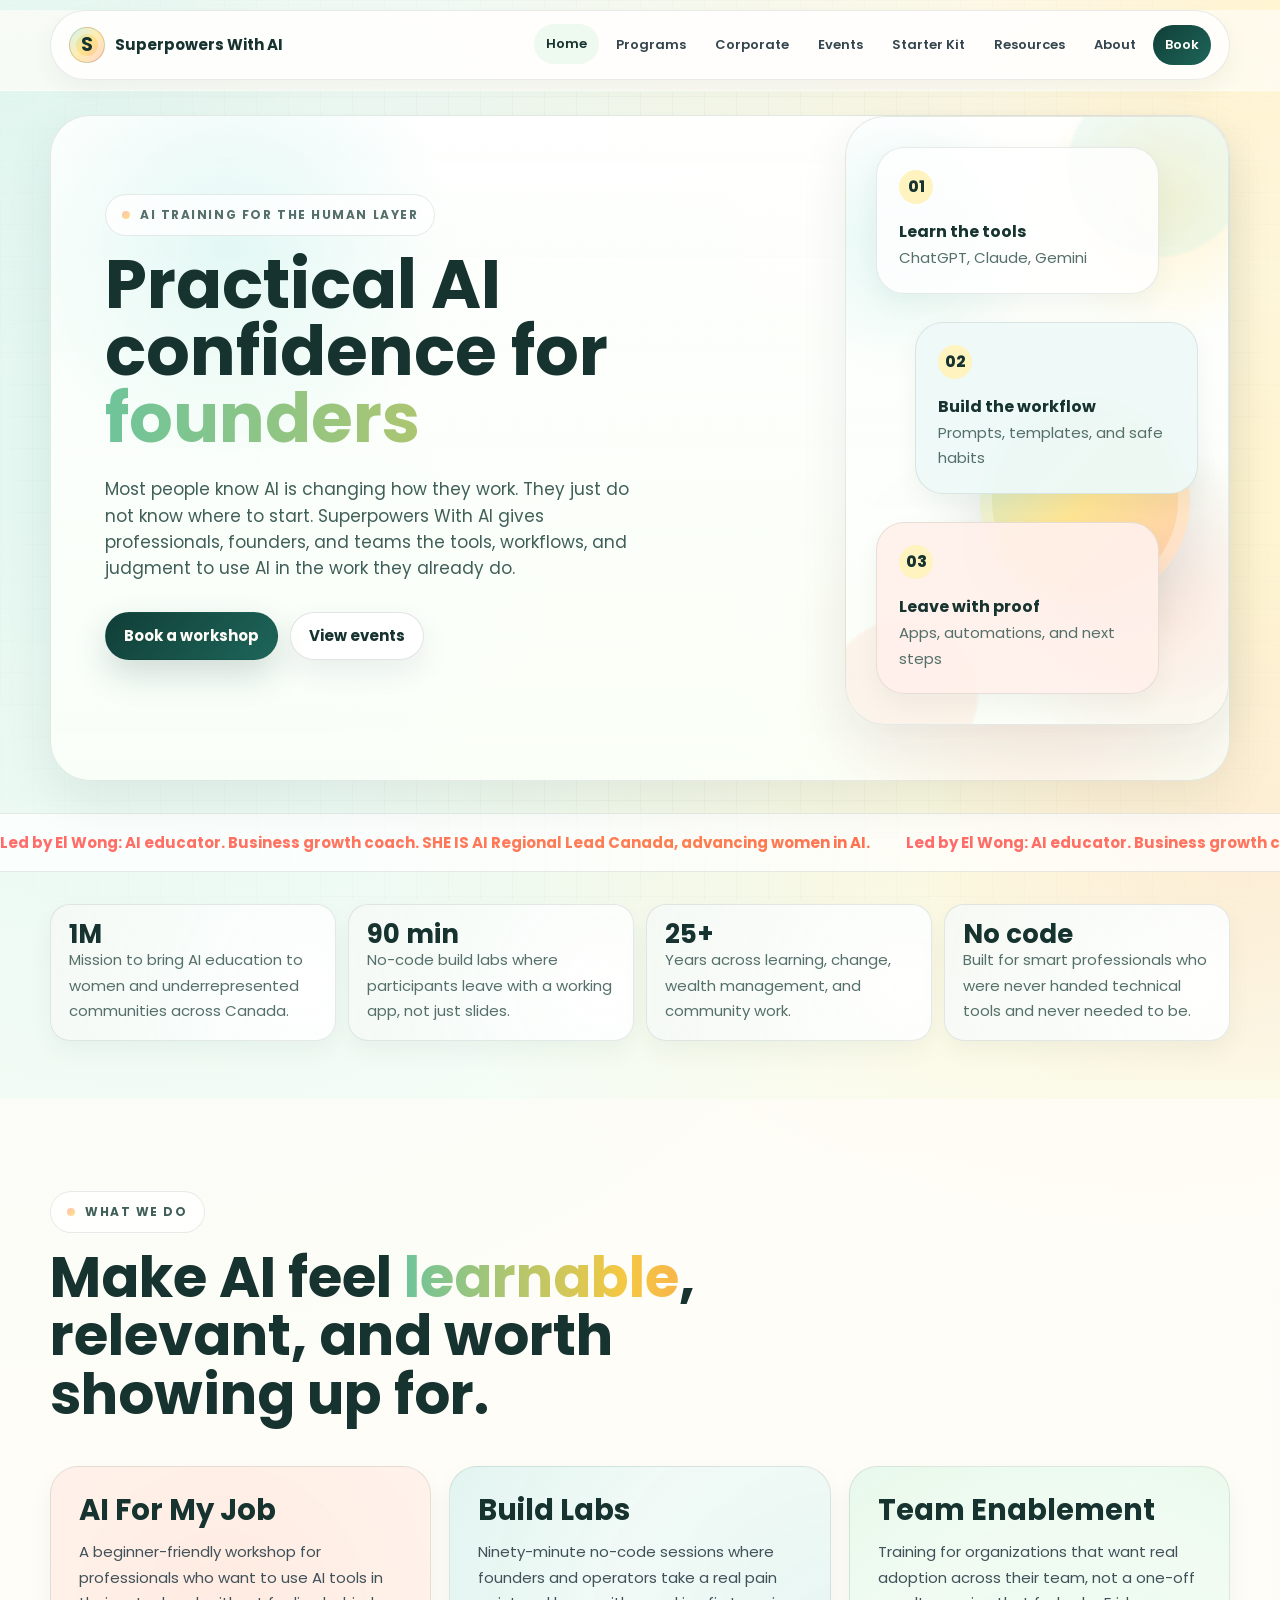
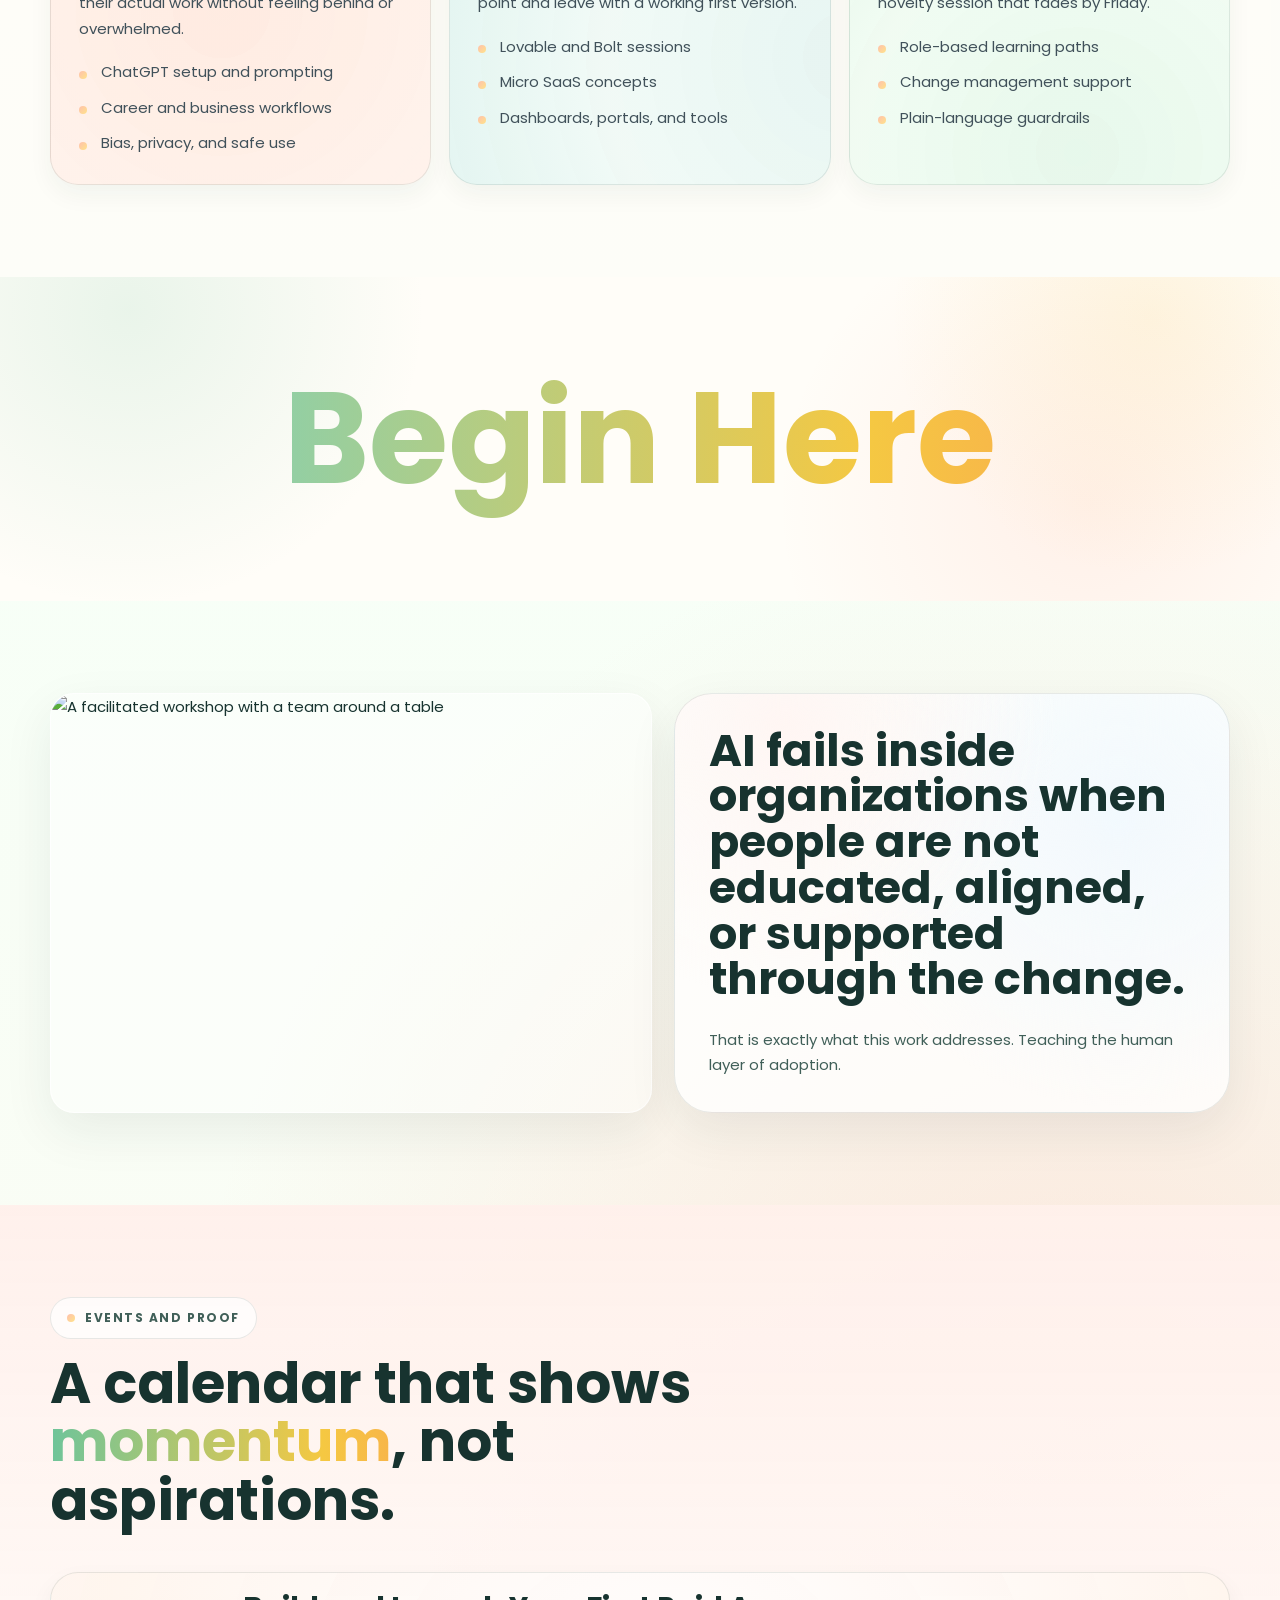
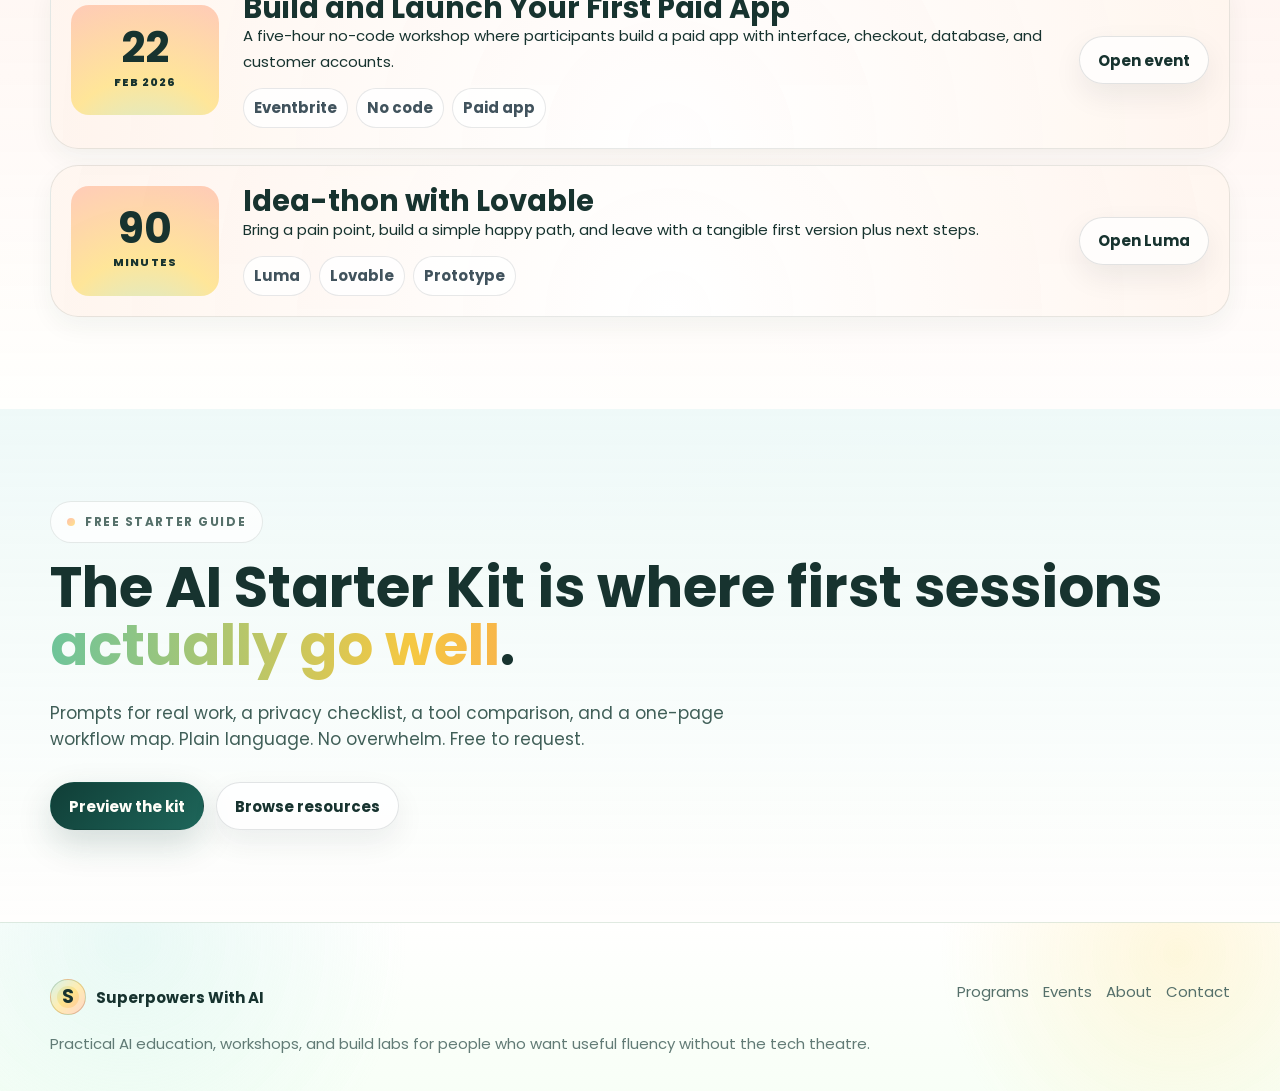
==== commit 285c5a4c: "Add files via upload" ====
--- a/index.html
+++ b/index.html
@@ -49,6 +49,13 @@
         </div>
       </div>
     </section>
+    <div class="hero-cards-mobile">
+      <div class="container hero-cards-mobile-inner">
+        <div class="hero-art-card card-one"><span>01</span><strong>Learn the tools</strong><p>ChatGPT, Claude, Gemini</p></div>
+        <div class="hero-art-card card-two"><span>02</span><strong>Build the workflow</strong><p>Prompts, templates, and safe habits</p></div>
+        <div class="hero-art-card card-three"><span>03</span><strong>Leave with proof</strong><p>Apps, automations, and next steps</p></div>
+      </div>
+    </div>
 
     <section class="founder-strip" aria-label="Founder highlight">
       <div class="founder-track">
--- a/styles.css
+++ b/styles.css
@@ -706,19 +706,19 @@
 }
 
 .card.accent-peach {
-  background: radial-gradient(circle at 30% 30%, rgba(255, 240, 235, 0.98), rgba(255, 245, 238, 0.95), rgba(255, 227, 138, 0.92));
+  background: radial-gradient(circle at 30% 30%, rgba(255, 235, 225, 0.98), rgba(255, 242, 235, 0.95), rgba(255, 228, 218, 0.92));
   background-size: 150% 150%;
   animation: gradientSwirl 10s ease-in-out infinite;
 }
 
 .card.accent-sky {
-  background: radial-gradient(circle at 70% 40%, rgba(238, 249, 248, 0.98), rgba(248, 252, 250, 0.95), rgba(191, 238, 230, 0.92));
+  background: radial-gradient(circle at 70% 40%, rgba(230, 245, 242, 0.98), rgba(240, 250, 246, 0.95), rgba(220, 242, 238, 0.92));
   background-size: 150% 150%;
   animation: gradientSwirl 12s ease-in-out infinite;
 }
 
 .card.accent-mint {
-  background: radial-gradient(circle at 40% 60%, rgba(238, 249, 239, 0.98), rgba(242, 255, 243, 0.95), rgba(110, 196, 154, 0.92));
+  background: radial-gradient(circle at 40% 60%, rgba(230, 248, 235, 0.98), rgba(240, 252, 242, 0.95), rgba(225, 245, 230, 0.92));
   background-size: 150% 150%;
   animation: gradientSwirl 14s ease-in-out infinite;
 }
@@ -1196,7 +1196,41 @@
   }
 
   .hero-art {
-    min-height: 520px;
+    display: flex;
+    flex-direction: column;
+    gap: 12px;
+    min-height: auto;
+    padding: 20px;
+  }
+
+  .gradient-orb {
+    display: none;
+  }
+
+  .hero-art-card {
+    width: 100%;
+    padding: 16px;
+  }
+
+  .hero-art-card.card-two {
+    margin: 0;
+  }
+
+  .hero-art-card.card-three {
+    margin-top: 0;
+  }
+
+  /* Portrait card on about page - stack below text */
+  .portrait-card {
+    position: static !important;
+    width: 100%;
+  }
+
+  .portrait-card img {
+    height: 340px;
+    width: 100%;
+    object-fit: cover;
+    object-position: top;
   }
 
   .hero-art-footer {
@@ -1289,4 +1323,58 @@
   .footer-grid {
     grid-template-columns: 1fr;
   }
-}
+
+  /* Page hero padding reduction */
+  .page-hero {
+    padding: 48px 20px 48px;
+    border-radius: 24px;
+    margin-top: 16px;
+    overflow: visible;
+  }
+
+  /* Hero grid on about page */
+  .hero-grid {
+    gap: 28px;
+  }
+
+  .portrait-card img {
+    height: 300px;
+  }
+
+  /* Statement panel font size */
+  .statement-panel p {
+    font-size: clamp(22px, 6vw, 32px);
+  }
+
+  .statement-panel {
+    min-height: auto;
+    padding: 24px;
+  }
+}
+
+/* Hero cards mobile block */
+.hero-cards-mobile {
+  display: none;
+}
+
+@media (max-width: 980px) {
+  .hero-art {
+    display: none !important;
+  }
+
+  .hero-cards-mobile {
+    display: block;
+    padding: 20px 0 0;
+  }
+
+  .hero-cards-mobile-inner {
+    display: flex;
+    flex-direction: column;
+    gap: 12px;
+  }
+
+  .hero-cards-mobile .hero-art-card {
+    width: 100%;
+    margin: 0 !important;
+  }
+}
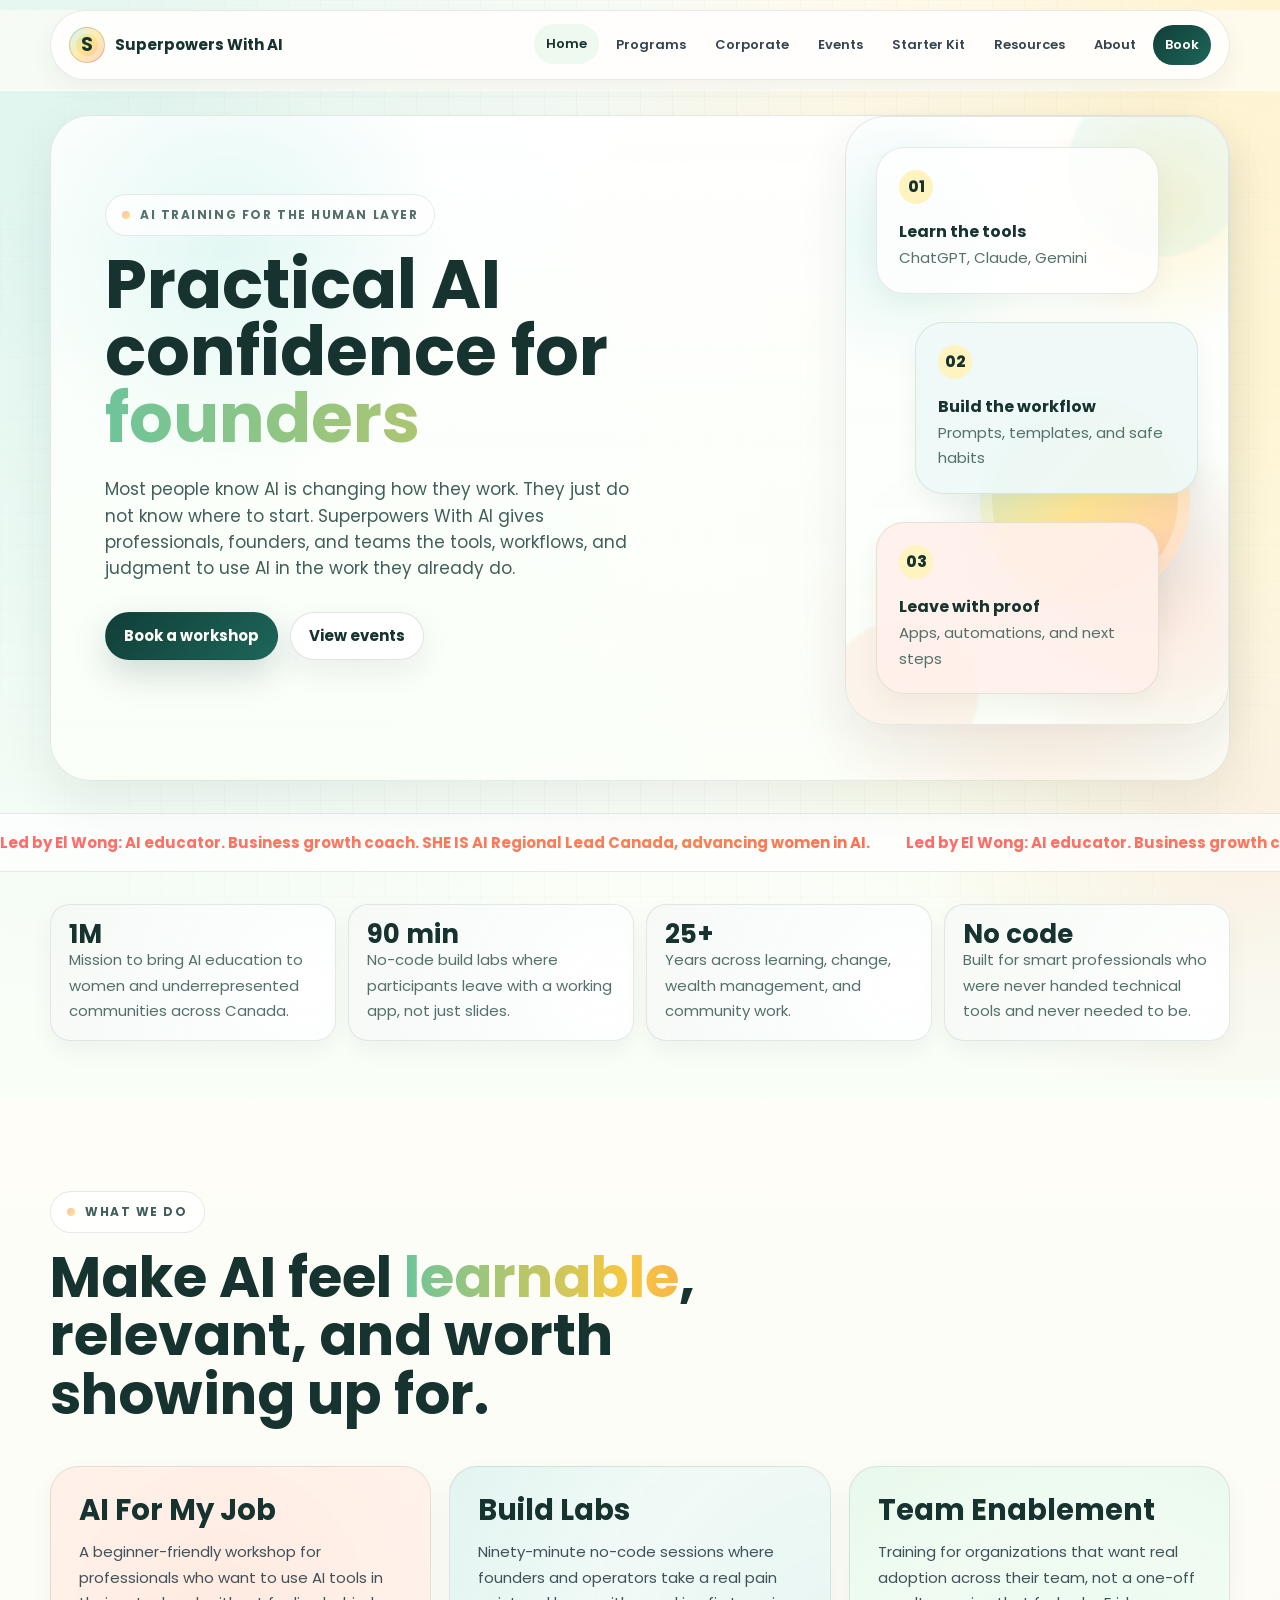
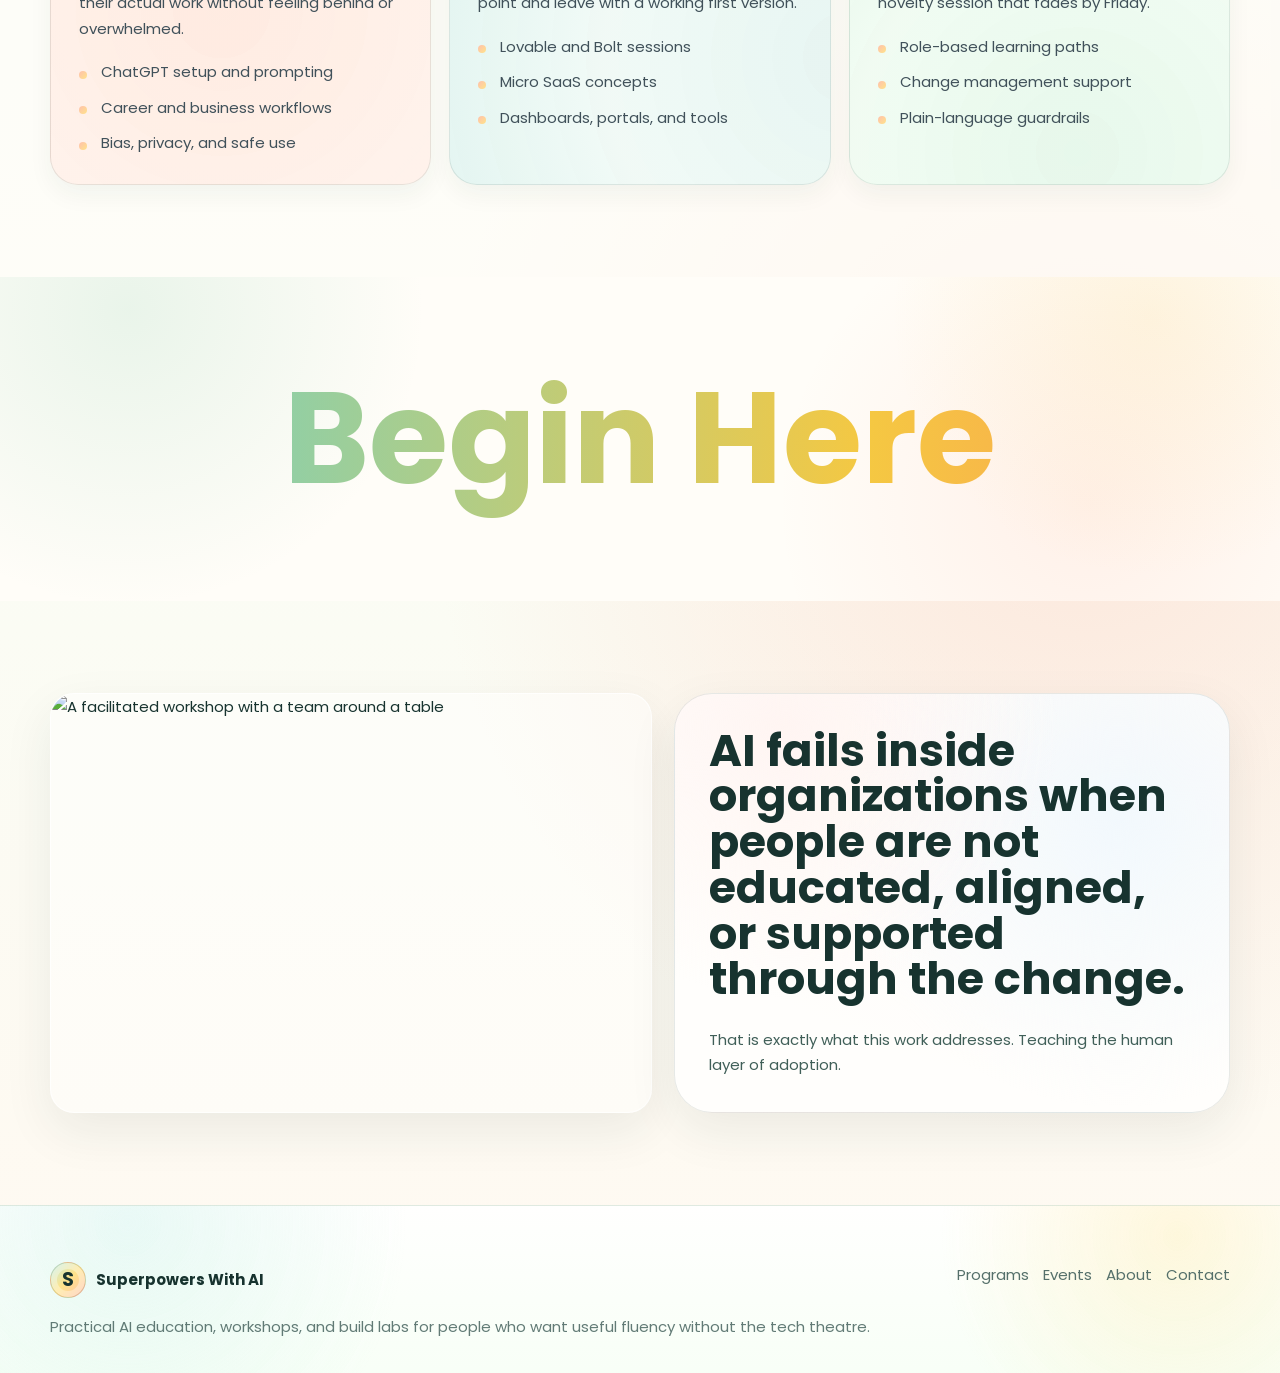
==== commit 1f934e23: "Add files via upload" ====
--- a/index.html
+++ b/index.html
@@ -112,7 +112,7 @@
       </div>
     </section>
 
-    <section class="keyword-band"><div class="keyword">Begin Here</div></section>
+    <section class="keyword-band"><a href="contact.html" class="keyword">Begin Here</a></section>
 
     <section class="section">
       <div class="container visual-band">
@@ -126,48 +126,7 @@
       </div>
     </section>
 
-    <section class="section blush">
-      <div class="container">
-        <div class="section-head reveal">
-          <div>
-            <p class="eyebrow-badge">Events and proof</p>
-            <h2>A calendar that shows <span class="gradient-accent">momentum</span>, not aspirations.</h2>
-          </div>
-        </div>
-        <div class="event-grid">
-          <article class="event-card reveal">
-            <div class="event-date"><div><strong>22</strong><span>Feb 2026</span></div></div>
-            <div>
-              <h3>Build and Launch Your First Paid App</h3>
-              <p>A five-hour no-code workshop where participants build a paid app with interface, checkout, database, and customer accounts.</p>
-              <div class="tags"><span class="tag">Eventbrite</span><span class="tag">No code</span><span class="tag">Paid app</span></div>
-            </div>
-            <a class="button" href="https://www.eventbrite.ca/e/build-and-launch-your-first-paid-app-non-technicalno-coding-required-tickets-1979747287430" target="_blank" rel="noreferrer">Open event</a>
-          </article>
-          <article class="event-card reveal">
-            <div class="event-date"><div><strong>90</strong><span>Minutes</span></div></div>
-            <div>
-              <h3>Idea-thon with Lovable</h3>
-              <p>Bring a pain point, build a simple happy path, and leave with a tangible first version plus next steps.</p>
-              <div class="tags"><span class="tag">Luma</span><span class="tag">Lovable</span><span class="tag">Prototype</span></div>
-            </div>
-            <a class="button" href="https://luma.com/o7isxwig" target="_blank" rel="noreferrer">Open Luma</a>
-          </article>
-        </div>
-      </div>
-    </section>
 
-    <section class="section sky">
-      <div class="container reveal">
-        <p class="eyebrow-badge">Free starter guide</p>
-        <h2>The AI Starter Kit is where first sessions <span class="gradient-accent">actually go well</span>.</h2>
-        <p class="lede">Prompts for real work, a privacy checklist, a tool comparison, and a one-page workflow map. Plain language. No overwhelm. Free to request.</p>
-        <div class="actions">
-          <a class="button primary" href="ai-starter-kit.html">Preview the kit</a>
-          <a class="button" href="resources.html">Browse resources</a>
-        </div>
-      </div>
-    </section>
   </main>
 
   <footer class="site-footer">
